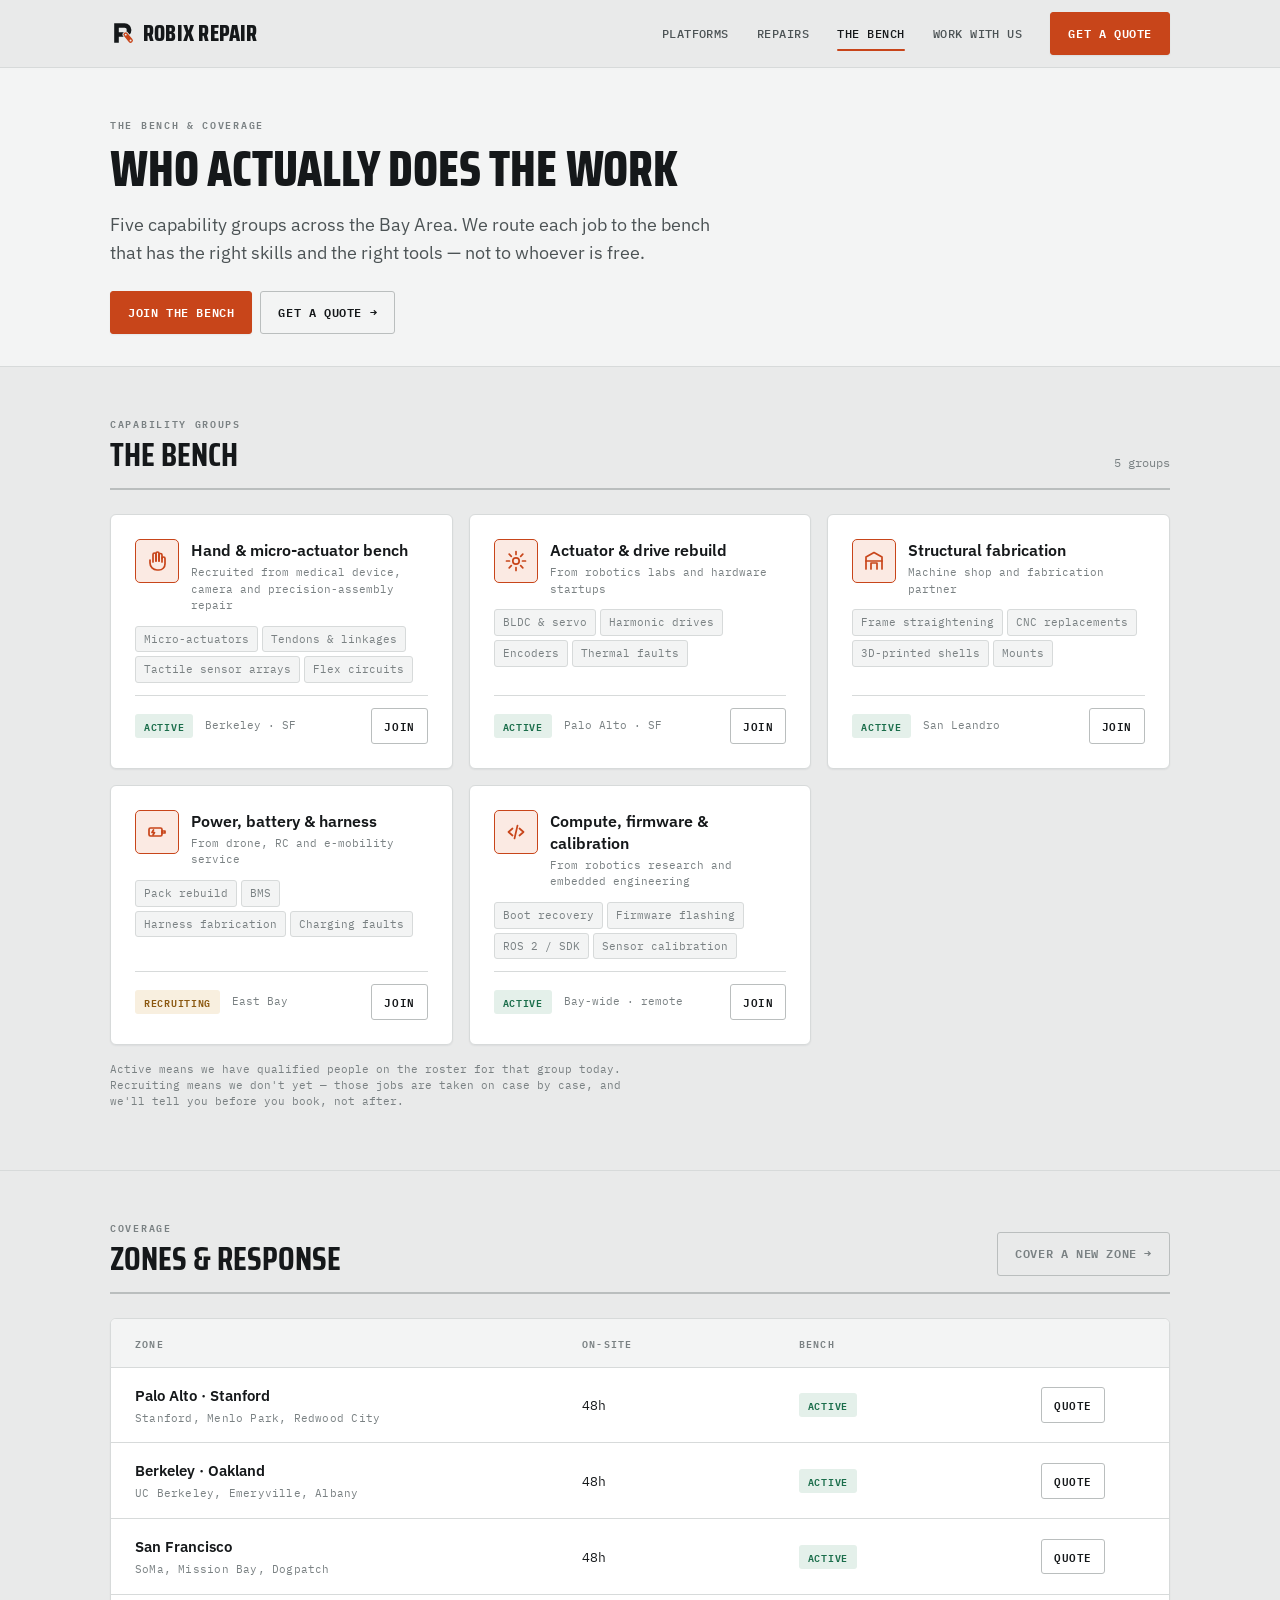
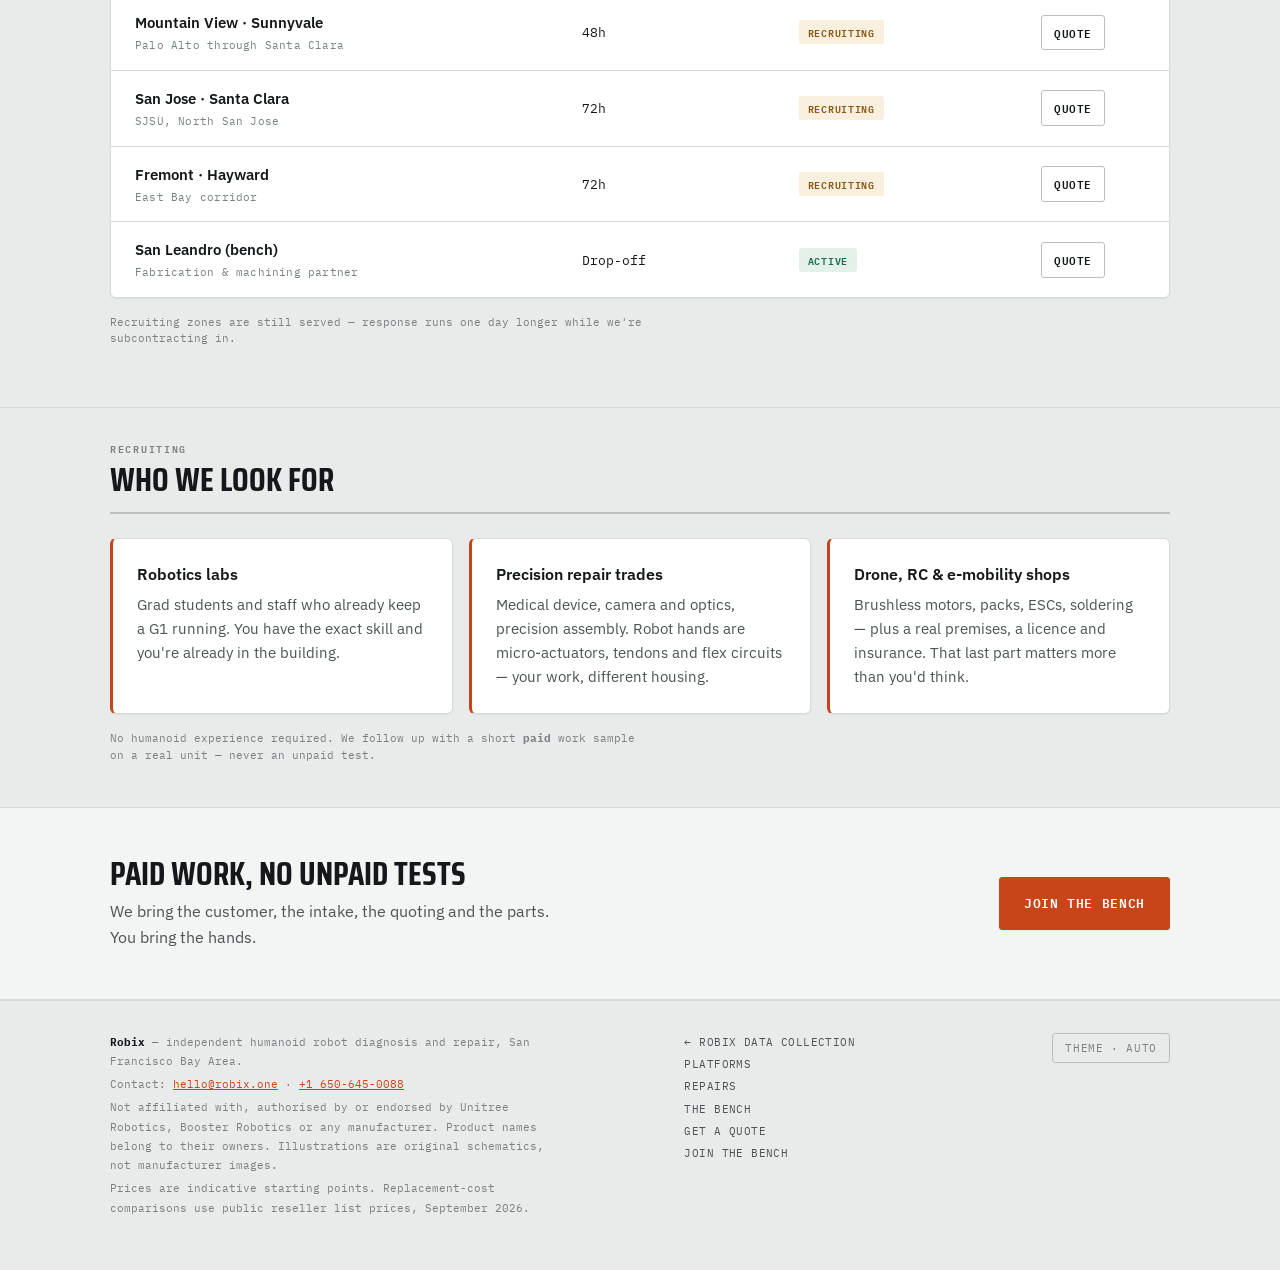
==== bench.html @ 6cd1702d "Replace brand dot with articulated-R logo mark; add favicon The leg of the R is an arm link with two" ====
<!DOCTYPE html>
<html lang="en">
<head>
<meta charset="utf-8">
<meta name="viewport" content="width=device-width, initial-scale=1">
<title>The Bench — Robix</title>
<meta name="description" content="Who does the work, what they can repair, and which Bay Area zones are covered today.">
<link rel="preconnect" href="https://fonts.googleapis.com">
<link rel="preconnect" href="https://fonts.gstatic.com" crossorigin>
<link rel="stylesheet" href="https://fonts.googleapis.com/css2?family=Saira+Condensed:wght@600;700;800&family=IBM+Plex+Sans:wght@400;500;600;700&family=IBM+Plex+Mono:wght@400;500;600&display=swap">
<link rel="icon" href="assets/favicon.svg" type="image/svg+xml">
<link rel="stylesheet" href="assets/styles.css">
</head>
<body>

<header class="top">
  <div class="top-in">
    <a class="brand" href="repair.html"><svg class="mark" viewBox="0 0 48 48" aria-hidden="true"><defs><mask id="rbx-k" maskUnits="userSpaceOnUse" x="0" y="0" width="48" height="48"><rect width="48" height="48" fill="#fff"/><line x1="29" y1="27" x2="38" y2="37.75" stroke="#000" stroke-width="11.5" stroke-linecap="round"/></mask><mask id="rbx-p" maskUnits="userSpaceOnUse" x="0" y="0" width="48" height="48"><rect width="48" height="48" fill="#fff"/><circle cx="29" cy="27" r="1.8"/><circle cx="38" cy="37.75" r="1.8"/></mask></defs><path mask="url(#rbx-k)" d="M12 42V10.25H27A8.25 8.25 0 0 1 27 26.75H12" fill="none" stroke="currentColor" stroke-width="8.5"/><line class="arm" mask="url(#rbx-p)" x1="29" y1="27" x2="38" y2="37.75" stroke-width="8.5" stroke-linecap="round"/></svg>Robix Repair</a>
    <nav class="nav">
      <a class="lnk" href="platforms.html">Platforms</a>
      <a class="lnk" href="repairs.html">Repairs</a>
      <a class="lnk" href="bench.html">The bench</a>
      <a class="lnk" href="join.html">Work with us</a>
    </nav>
    <a class="btn btn-p nav-cta" href="quote.html">Get a quote</a>
    <button class="burger btn btn-gh" type="button" aria-expanded="false">Menu</button>
  </div>
</header>

<div class="phead">
  <div class="wrap">
    <span class="lab">The bench &amp; coverage</span>
    <h1>Who actually does the work</h1>
    <p class="lede">Five capability groups across the Bay Area. We route each job to the bench that has the right skills and the right tools — not to whoever is free.</p>
    <div class="acts">
      <a class="btn btn-p" href="join.html">Join the bench</a>
      <a class="btn btn-gh" href="quote.html">Get a quote →</a>
    </div>
  </div>
</div>

<section>
  <div class="wrap">
    <div class="shead">
      <div><span class="lab">Capability groups</span><h2>The bench</h2></div>
      <span class="r">5 groups</span>
    </div>
    <div class="grid c3" id="benchCards"></div>
    <p class="micro note-wide">Active means we have qualified people on the roster for that group today. Recruiting means we don't yet — those jobs are taken on case by case, and we'll tell you before you book, not after.</p>
  </div>
</section>

<section>
  <div class="wrap">
    <div class="shead">
      <div><span class="lab">Coverage</span><h2>Zones &amp; response</h2></div>
      <a class="btn btn-gh r" href="join.html">Cover a new zone →</a>
    </div>
    <div class="board" id="board"></div>
    <p class="micro note-wide">Recruiting zones are still served — response runs one day longer while we're subcontracting in.</p>
  </div>
</section>

<section class="tight">
  <div class="wrap">
    <div class="shead"><div><span class="lab">Recruiting</span><h2>Who we look for</h2></div></div>
    <div class="grid c3">
      <div class="callout">
        <h3>Robotics labs</h3>
        <p>Grad students and staff who already keep a G1 running. You have the exact skill and you're already in the building.</p>
      </div>
      <div class="callout">
        <h3>Precision repair trades</h3>
        <p>Medical device, camera and optics, precision assembly. Robot hands are micro-actuators, tendons and flex circuits — your work, different housing.</p>
      </div>
      <div class="callout">
        <h3>Drone, RC &amp; e-mobility shops</h3>
        <p>Brushless motors, packs, ESCs, soldering — plus a real premises, a licence and insurance. That last part matters more than you'd think.</p>
      </div>
    </div>
    <p class="micro note-wide">
      No humanoid experience required. We follow up with a short <b>paid</b> work sample on a real unit — never an unpaid test.
    </p>
  </div>
</section>

<div class="cta-band">
  <div class="wrap">
    <div>
      <h2>Paid work, no unpaid tests</h2>
      <p class="band-copy">We bring the customer, the intake, the quoting and the parts. You bring the hands.</p>
    </div>
    <div class="acts">
      <a class="btn btn-p btn-lg" href="join.html">Join the bench</a>
    </div>
  </div>
</div>

<footer class="btm">
  <div class="wrap">
    <div>
      <p><b>Robix</b> — independent humanoid robot diagnosis and repair, San Francisco Bay Area.</p>
      <p>Contact: <a href="mailto:hello@robix.one">hello@robix.one</a> · <a href="tel:+16506450088">+1 650-645-0088</a></p>
      <p>Not affiliated with, authorised by or endorsed by Unitree Robotics, Booster Robotics or any manufacturer. Product names belong to their owners. Illustrations are original schematics, not manufacturer images.</p>
      <p>Prices are indicative starting points. Replacement-cost comparisons use public reseller list prices, September 2026.</p>
    </div>
    <nav class="fnav">
      <a href="index.html">← Robix data collection</a>
      <a href="platforms.html">Platforms</a>
      <a href="repairs.html">Repairs</a>
      <a href="bench.html">The bench</a>
      <a href="quote.html">Get a quote</a>
      <a href="join.html">Join the bench</a>
    </nav>
    <button class="tog" id="tog" type="button">Theme</button>
  </div>
</footer>

<script src="assets/data.js"></script>
<script src="assets/app.js"></script>
</body>
</html>
---- assets/styles.css ----
/* ══════════════════════════════════════════════════════════════
   ROBIX — shared stylesheet
   Palette: zinc grounds + safety orange (machine-shop signage)
   Type:    Saira Condensed / IBM Plex Sans / IBM Plex Mono
   ══════════════════════════════════════════════════════════════ */

/* ─── tokens: light is the base set ─────────────────────────── */
:root{
  --ground:#E9EAEA; --surface:#FFF; --surface-2:#F3F4F4; --surface-3:#E3E5E5;
  --ink:#15181A; --ink-2:#4C5355; --ink-3:#7A8183;
  --rule:#D7DADA; --rule-2:#BABEBE;
  --accent:#C8451A; --accent-hi:#E1541C; --accent-soft:#FBEAE3; --on-accent:#FFF;
  --ok:#1B6E4B; --ok-soft:#E4F0EA; --warn:#8B5810; --warn-soft:#F8EFDF;
  --paper:#FCFCFB;                       /* schematic drawing ground */
  --grid:#DCDFDF;                        /* schematic grid lines */
  --sh-1:0 1px 2px rgba(21,24,26,.06);
  --sh-2:0 1px 2px rgba(21,24,26,.05),0 12px 28px -18px rgba(21,24,26,.28);
  --sh-3:0 2px 5px rgba(21,24,26,.07),0 20px 44px -22px rgba(21,24,26,.36);

  --disp:"Saira Condensed","Noto Sans JP","Arial Narrow",Impact,sans-serif;
  --body:"IBM Plex Sans","Noto Sans JP",-apple-system,BlinkMacSystemFont,"Segoe UI",Arial,sans-serif;
  --mono:"IBM Plex Mono",ui-monospace,SFMono-Regular,Menlo,monospace;

  /* one spacing scale, used everywhere */
  --s1:4px; --s2:8px; --s3:12px; --s4:16px; --s5:24px;
  --s6:32px; --s7:48px; --s8:64px; --s9:88px;
  --pad:clamp(16px,4vw,40px); --r:6px; --max:1140px;
}
@media (prefers-color-scheme:dark){:root:not([data-theme="light"]){
  --ground:#101213; --surface:#191C1D; --surface-2:#222626; --surface-3:#2C3132;
  --ink:#E9EBEB; --ink-2:#A6ADAE; --ink-3:#7D8485;
  --rule:#2E3334; --rule-2:#454B4C;
  --accent:#FF6B35; --accent-hi:#FF8253; --accent-soft:#33170A; --on-accent:#15181A;
  --ok:#4FB585; --ok-soft:#132D22; --warn:#E0A040; --warn-soft:#2D2310;
  --paper:#1E2223; --grid:#2B3031;
  --sh-1:0 1px 2px rgba(0,0,0,.5);
  --sh-2:0 1px 2px rgba(0,0,0,.5),0 12px 28px -18px rgba(0,0,0,.95);
  --sh-3:0 2px 5px rgba(0,0,0,.55),0 20px 44px -22px rgba(0,0,0,1);
}}
:root[data-theme="dark"]{
  --ground:#101213; --surface:#191C1D; --surface-2:#222626; --surface-3:#2C3132;
  --ink:#E9EBEB; --ink-2:#A6ADAE; --ink-3:#7D8485;
  --rule:#2E3334; --rule-2:#454B4C;
  --accent:#FF6B35; --accent-hi:#FF8253; --accent-soft:#33170A; --on-accent:#15181A;
  --ok:#4FB585; --ok-soft:#132D22; --warn:#E0A040; --warn-soft:#2D2310;
  --paper:#1E2223; --grid:#2B3031;
  --sh-1:0 1px 2px rgba(0,0,0,.5);
  --sh-2:0 1px 2px rgba(0,0,0,.5),0 12px 28px -18px rgba(0,0,0,.95);
  --sh-3:0 2px 5px rgba(0,0,0,.55),0 20px 44px -22px rgba(0,0,0,1);
}

/* ─── base ─────────────────────────────────────────────────── */
*,*::before,*::after{box-sizing:border-box}
html{scroll-behavior:smooth;scroll-padding-top:76px}
@media (prefers-reduced-motion:reduce){html{scroll-behavior:auto}
  *,*::before,*::after{animation-duration:.001ms!important;transition-duration:.001ms!important}}
body{margin:0;background:var(--ground);color:var(--ink);font-family:var(--body);
  font-size:16px;line-height:1.6;-webkit-font-smoothing:antialiased}
img,svg{max-width:100%}
.wrap{max-width:var(--max);margin:0 auto;padding:0 var(--pad)}
.narrow{max-width:760px}
p{margin:0 0 var(--s3)}
a{color:var(--accent)}
:focus-visible{outline:2.5px solid var(--accent);outline-offset:2px;border-radius:3px}
button{font-family:inherit}
.sr{position:absolute;width:1px;height:1px;overflow:hidden;clip:rect(0 0 0 0);white-space:nowrap}

/* ─── type roles ───────────────────────────────────────────── */
.lab{font-family:var(--mono);font-size:10px;font-weight:600;letter-spacing:.17em;
  text-transform:uppercase;color:var(--ink-3)}
h1{font-family:var(--disp);font-weight:800;text-transform:uppercase;
  font-size:clamp(2rem,5vw,3.1rem);line-height:1.02;letter-spacing:-.004em;
  margin:0;text-wrap:balance}
h2{font-family:var(--disp);font-weight:700;text-transform:uppercase;
  font-size:clamp(1.5rem,3.2vw,2.05rem);line-height:1.08;margin:0;text-wrap:balance}
h3{font-family:var(--body);font-weight:600;font-size:1.02rem;line-height:1.35;margin:0}
.mono{font-family:var(--mono)}
.dim{color:var(--ink-2)}
.tnum{font-variant-numeric:tabular-nums}

/* ─── buttons ──────────────────────────────────────────────── */
.btn{font-family:var(--mono);font-size:12px;font-weight:600;letter-spacing:.05em;
  text-transform:uppercase;padding:11px 17px;border-radius:3px;text-decoration:none;
  border:1px solid var(--rule-2);color:var(--ink);background:var(--surface);
  cursor:pointer;white-space:nowrap;display:inline-flex;align-items:center;gap:7px;
  transition:background .14s,border-color .14s,transform .1s,box-shadow .14s}
.btn:hover{border-color:var(--ink-3);background:var(--surface-2)}
.btn:active{transform:translateY(1px)}
.btn:disabled{opacity:.5;cursor:not-allowed;transform:none}
.btn-p{background:var(--accent);border-color:var(--accent);color:var(--on-accent);box-shadow:var(--sh-1)}
.btn-p:hover{background:var(--accent-hi);border-color:var(--accent-hi);box-shadow:var(--sh-2)}
.btn-gh{background:transparent}
.btn-lg{font-size:13px;padding:15px 24px}
.btn-sm{font-size:11px;padding:8px 12px}

/* ─── header ───────────────────────────────────────────────── */
header.top{position:sticky;top:0;z-index:60;background:var(--ground);
  border-bottom:1px solid var(--rule)}
.top-in{max-width:var(--max);margin:0 auto;padding:var(--s3) var(--pad);
  display:flex;align-items:center;gap:var(--s4)}
.brand{font-family:var(--disp);font-weight:800;font-size:22px;letter-spacing:.01em;
  text-transform:uppercase;color:var(--ink);text-decoration:none;
  display:flex;align-items:center;gap:9px;flex-shrink:0}
.brand{gap:7px}
.brand .mark{width:26px;height:26px;flex-shrink:0;margin-top:-2px} /* uppercase optical centre sits above the line box */
.brand .mark .arm{stroke:var(--accent)}
.nav{margin-left:auto;display:flex;gap:var(--s1);align-items:center}
.nav a.lnk{font-family:var(--mono);font-size:12px;font-weight:500;letter-spacing:.04em;
  text-transform:uppercase;color:var(--ink-2);text-decoration:none;
  padding:10px 12px;border-radius:3px;position:relative}
.nav a.lnk:hover{color:var(--ink);background:var(--surface-2)}
.nav a.lnk[aria-current="page"]{color:var(--ink)}
.nav a.lnk[aria-current="page"]::after{content:"";position:absolute;left:12px;right:12px;
  bottom:2px;height:2px;background:var(--accent);border-radius:2px}
.burger{display:none}
@media (max-width:940px){
  .nav a.lnk{display:none}
  .nav.open{position:absolute;top:100%;left:0;right:0;background:var(--ground);
    border-bottom:1px solid var(--rule);flex-direction:column;align-items:stretch;
    padding:var(--s2) var(--pad) var(--s4);gap:2px;margin:0}
  .nav.open a.lnk{display:block;padding:13px 10px;font-size:13px}
  .nav.open a.lnk[aria-current="page"]::after{left:10px;right:auto;width:16px;bottom:8px}
  .burger{display:inline-flex}
  .nav-cta{margin-left:var(--s2)}
}

/* ─── page head ────────────────────────────────────────────── */
.phead{padding:var(--s7) 0 var(--s6);border-bottom:1px solid var(--rule);
  background:var(--surface-2)}
.phead .lab{display:block;margin-bottom:var(--s3)}
.phead p.lede{font-size:clamp(1rem,1.8vw,1.1rem);color:var(--ink-2);
  max-width:56ch;margin:var(--s4) 0 0}
.phead .acts{display:flex;gap:var(--s2);flex-wrap:wrap;margin-top:var(--s5)}

/* ─── sections ─────────────────────────────────────────────── */
section{padding:var(--s7) 0}
section.tight{padding:var(--s6) 0}
section+section{border-top:1px solid var(--rule)}
.shead{display:flex;align-items:flex-end;gap:var(--s4) var(--s5);flex-wrap:wrap;
  margin:0 0 var(--s5);padding-bottom:var(--s4);border-bottom:2px solid var(--rule-2)}
.shead .lab{display:block;margin-bottom:var(--s2)}
.shead .r{margin-left:auto;font-family:var(--mono);font-size:12px;color:var(--ink-3)}
.shead h2{line-height:1} /* drop the leading so caps and buttons share a bottom edge */

/* ─── metric strip ─────────────────────────────────────────── */
.strip{background:var(--ink);color:var(--ground)}
:root[data-theme="dark"] .strip{background:var(--surface-2);color:var(--ink)}
@media (prefers-color-scheme:dark){:root:not([data-theme="light"]) .strip{background:var(--surface-2);color:var(--ink)}}
/* negative-margined so EVERY cell -- including ones after a wrap -- starts at
   the same inset as page content. first-child:padding-left:0 only fixed one. */
.strip-in{display:grid;grid-template-columns:repeat(auto-fit,minmax(160px,1fr));
  gap:1px 0;background:rgba(255,255,255,.09);margin:0 calc(var(--pad) * -1)}
.strip-in>div{padding:var(--s5) var(--pad)}
.metric .v{font-family:var(--disp);font-weight:700;font-size:1.85rem;line-height:1;
  letter-spacing:-.01em;display:block;margin-bottom:var(--s2);color:var(--accent);
  font-variant-numeric:tabular-nums}
.metric .k{font-family:var(--mono);font-size:10.5px;letter-spacing:.09em;
  text-transform:uppercase;opacity:.75;line-height:1.45;display:block}
@media (max-width:700px){.strip-in{grid-template-columns:1fr 1fr}
  .strip-in>div{padding:var(--s4) var(--pad)}}

/* ─── chips, badges, pills ─────────────────────────────────── */
.mini{font-family:var(--mono);font-size:10.5px;padding:4px 8px;border-radius:3px;
  background:var(--surface-2);color:var(--ink-3);border:1px solid var(--rule);
  white-space:nowrap;display:inline-block}
.chips{display:flex;gap:var(--s1);flex-wrap:wrap}
.badge{font-family:var(--mono);font-size:10px;font-weight:600;letter-spacing:.07em;
  text-transform:uppercase;padding:4px 9px;border-radius:3px;white-space:nowrap;
  display:inline-block}
.badge.live{background:var(--ok-soft);color:var(--ok)}
.badge.rec{background:var(--warn-soft);color:var(--warn)}
.badge.acc{background:var(--accent-soft);color:var(--accent)}
.pills{display:flex;gap:var(--s2);flex-wrap:wrap;margin:0 0 var(--s5)}
.pill{font-family:var(--mono);font-size:11.5px;font-weight:500;letter-spacing:.03em;
  padding:9px 14px;border-radius:99px;background:var(--surface);
  border:1px solid var(--rule-2);color:var(--ink-2);cursor:pointer;
  transition:background .14s,color .14s,border-color .14s}
.pill:hover{border-color:var(--ink-3);color:var(--ink)}
.pill[aria-pressed="true"]{background:var(--ink);color:var(--ground);border-color:var(--ink)}
:root[data-theme="dark"] .pill[aria-pressed="true"]{background:var(--accent);color:var(--on-accent);border-color:var(--accent)}
@media (prefers-color-scheme:dark){:root:not([data-theme="light"]) .pill[aria-pressed="true"]{
  background:var(--accent);color:var(--on-accent);border-color:var(--accent)}}

/* ─── schematic figures ────────────────────────────────────── */
.fig{background:var(--paper);border-bottom:1px solid var(--rule);height:224px;
  position:relative;overflow:hidden;display:grid;place-items:center;padding:var(--s5)}
.fig::before{content:"";position:absolute;inset:0;pointer-events:none;
  background-image:linear-gradient(var(--grid) 1px,transparent 1px),
                   linear-gradient(90deg,var(--grid) 1px,transparent 1px);
  background-size:16px 16px;opacity:.85}
.fig svg{position:relative;display:block;width:auto;max-width:100%}
/* one box height for every card; the art scales inside it */
.fig.h-tall  svg{height:192px}
.fig.h-med   svg{height:158px}
.fig.h-short svg{height:116px}
.fig .tag{position:absolute;top:var(--s3);left:var(--s3);font-family:var(--mono);
  font-size:9.5px;letter-spacing:.12em;text-transform:uppercase;color:var(--ink-3);
  background:var(--paper);padding:2px 6px;border:1px solid var(--rule);border-radius:2px}
/* schematic stroke roles */
.rb{fill:none;stroke:var(--ink-2);stroke-width:2.1;stroke-linecap:round;stroke-linejoin:round}
.rb-fill{fill:var(--surface-2);stroke:var(--ink-2);stroke-width:2.1;stroke-linejoin:round}
.rb-j{fill:var(--accent);stroke:none}
.rb-jo{fill:var(--paper);stroke:var(--accent);stroke-width:2.1}
.rb-d{fill:none;stroke:var(--ink-3);stroke-width:1;stroke-dasharray:3 3}
.rb-t{fill:var(--ink-3);font-family:var(--mono);font-size:8px;letter-spacing:.08em}

/* ─── cards ────────────────────────────────────────────────── */
.grid{display:grid;gap:var(--s4)}
.grid.c2{grid-template-columns:repeat(auto-fill,minmax(340px,1fr))}
.grid.c3{grid-template-columns:repeat(auto-fill,minmax(288px,1fr))}
.grid.c4{grid-template-columns:repeat(auto-fill,minmax(230px,1fr))}

.card{background:var(--surface);border:1px solid var(--rule);border-radius:var(--r);
  box-shadow:var(--sh-1);display:flex;flex-direction:column;overflow:hidden;
  transition:box-shadow .16s,transform .16s,border-color .16s}
.card:hover{box-shadow:var(--sh-3);transform:translateY(-2px);border-color:var(--rule-2)}
.card.hide{display:none}
.card-b{padding:var(--s5);flex:1;display:flex;flex-direction:column;gap:var(--s3)}
.card-cat{font-family:var(--mono);font-size:9.5px;font-weight:600;letter-spacing:.15em;
  text-transform:uppercase;color:var(--accent)}
.card-f{border-top:1px solid var(--rule);background:var(--surface-2);
  padding:var(--s4) var(--s5);display:flex;align-items:center;gap:var(--s3);flex-wrap:wrap}
.card-f .btn{margin-left:auto}

/* two-cell number footer */
.nums{display:grid;grid-template-columns:1fr 1fr;border-top:1px solid var(--rule);
  background:var(--surface-2)}
.nums>div{padding:var(--s3) var(--s5)}
.nums>div+div{border-left:1px solid var(--rule)}
.nums .k{font-family:var(--mono);font-size:9.5px;letter-spacing:.12em;
  text-transform:uppercase;color:var(--ink-3);display:block;margin-bottom:var(--s1)}
.nums .v{font-family:var(--disp);font-weight:700;font-size:1.4rem;line-height:1.05;
  letter-spacing:-.005em;font-variant-numeric:tabular-nums;display:block}
.nums .v.acc{color:var(--accent)}
/* word values get body type at a size that fits half a card */
.nums .v.txt{font-family:var(--body);font-weight:600;font-size:.95rem;letter-spacing:0}

/* spec rows (platform cards) */
.spec{display:grid;grid-template-columns:minmax(0,auto) minmax(0,1fr);gap:3px var(--s4);
  font-family:var(--mono);font-size:11.5px;margin:0;align-items:baseline}
.spec dt{color:var(--ink-3);letter-spacing:.04em;min-width:0}
.spec dd{margin:0;color:var(--ink);text-align:right;font-variant-numeric:tabular-nums;
  min-width:0;overflow-wrap:anywhere}

.save{display:inline-flex;align-items:center;gap:6px;font-family:var(--mono);font-size:10px;
  font-weight:600;letter-spacing:.05em;text-transform:uppercase;padding:5px 9px;
  border-radius:3px;background:var(--ok-soft);color:var(--ok);align-self:flex-start}
.save s{opacity:.65;font-weight:400}

/* ─── board (coverage) ─────────────────────────────────────── */
.board{border:1px solid var(--rule);border-radius:var(--r);overflow:hidden;
  background:var(--surface);box-shadow:var(--sh-1)}
.brow{display:grid;grid-template-columns:1.7fr .8fr .9fr 104px;gap:var(--s3);
  align-items:center;padding:var(--s4) var(--s5);border-bottom:1px solid var(--rule);
  font-family:var(--mono);font-size:12.5px}
.brow:last-child{border-bottom:none}
.brow.h{background:var(--surface-2);font-size:10px;font-weight:600;
  letter-spacing:.12em;text-transform:uppercase;color:var(--ink-3)}
.brow .zone{font-family:var(--body);font-size:15px;font-weight:600;color:var(--ink)}
.brow .zone small{display:block;font-family:var(--mono);font-size:10.5px;font-weight:400;
  color:var(--ink-3);letter-spacing:.02em;margin-top:2px}
@media (max-width:680px){
  .brow{grid-template-columns:1fr auto;gap:var(--s2)}
  .brow>*:last-child{display:none}
  .brow.h{display:none}
  .brow .eta::before{content:"On-site: ";color:var(--ink-3)}
}

/* ─── bench cards ──────────────────────────────────────────── */
.bcard{background:var(--surface);border:1px solid var(--rule);border-radius:var(--r);
  padding:var(--s5);box-shadow:var(--sh-1);display:flex;flex-direction:column;gap:var(--s3);
  transition:box-shadow .16s,border-color .16s}
.bcard:hover{box-shadow:var(--sh-2);border-color:var(--rule-2)}
.bcard-h{display:flex;align-items:flex-start;gap:var(--s3)}
.glyph{width:44px;height:44px;flex-shrink:0;border-radius:5px;background:var(--accent-soft);
  display:grid;place-items:center;border:1px solid var(--accent)}
.glyph svg{width:24px;height:24px;stroke:var(--accent);fill:none;stroke-width:1.7;
  stroke-linecap:round;stroke-linejoin:round}
.bcard .who{font-family:var(--mono);font-size:11px;color:var(--ink-3);line-height:1.5;
  display:block;margin-top:3px}
.bcard-f{margin-top:auto;padding-top:var(--s3);border-top:1px solid var(--rule);
  display:flex;align-items:center;gap:var(--s3);flex-wrap:wrap;
  font-family:var(--mono);font-size:11px;color:var(--ink-3)}

/* ─── flow steps ───────────────────────────────────────────── */
.flow{display:grid;grid-template-columns:repeat(auto-fit,minmax(220px,1fr));gap:1px;
  background:var(--rule);border:1px solid var(--rule);border-radius:var(--r);overflow:hidden}
.flow>div{background:var(--surface);padding:var(--s5)}
.flow .n{font-family:var(--disp);font-weight:800;font-size:2rem;line-height:1;
  color:var(--accent);display:block;margin-bottom:var(--s3)}
.flow h3{margin-bottom:var(--s1)}
.flow p{margin:0;font-family:var(--mono);font-size:11.5px;line-height:1.6;color:var(--ink-3)}

/* ─── finder ───────────────────────────────────────────────── */
.finder{background:var(--surface);border:1px solid var(--rule-2);border-radius:var(--r);
  padding:var(--s4);box-shadow:var(--sh-3);display:grid;gap:var(--s3);
  grid-template-columns:1fr 1fr auto}
@media (max-width:680px){.finder{grid-template-columns:1fr}}
.finder .fl{grid-column:1/-1;font-family:var(--mono);font-size:10px;font-weight:600;
  letter-spacing:.15em;text-transform:uppercase;color:var(--ink-3);margin-bottom:-4px}

/* ─── vs device ────────────────────────────────────────────── */
.vs{background:var(--surface);border:1px solid var(--rule-2);border-radius:var(--r);
  overflow:hidden;box-shadow:var(--sh-2)}
.vsr{display:grid;grid-template-columns:1fr auto;align-items:center;gap:var(--s4);
  padding:var(--s4) var(--s5);border-bottom:1px solid var(--rule)}
.vsr:last-of-type{border-bottom:none;background:var(--accent-soft)}
.vsr .who{font-family:var(--mono);font-size:11px;letter-spacing:.04em;color:var(--ink-3);line-height:1.5}
.vsr .who b{display:block;color:var(--ink-2);font-weight:600;letter-spacing:0;
  font-size:13.5px;margin-bottom:2px;font-family:var(--body)}
.vsr:last-of-type .who b{color:var(--ink)}
.vsr .t{font-family:var(--disp);font-weight:800;font-size:2.2rem;line-height:1;
  letter-spacing:-.01em;color:var(--ink-3);text-align:right;
  font-variant-numeric:tabular-nums;white-space:nowrap}
.vsr:last-of-type .t{color:var(--accent)}
.vs-foot{padding:var(--s3) var(--s5);background:var(--surface-2);border-top:1px solid var(--rule);
  font-family:var(--mono);font-size:11px;color:var(--ink-3);line-height:1.55}

/* ─── forms ────────────────────────────────────────────────── */
.order{background:var(--surface);border:1px solid var(--rule-2);border-radius:var(--r);
  box-shadow:var(--sh-2);overflow:hidden}
.order-h{padding:var(--s4) var(--s5);border-bottom:1px solid var(--rule);
  background:var(--surface-2);display:flex;align-items:baseline;gap:var(--s3);flex-wrap:wrap}
.order-h .t{font-family:var(--disp);font-weight:700;text-transform:uppercase;
  font-size:1.25rem;letter-spacing:.015em}
.order-h .id{font-family:var(--mono);font-size:10.5px;letter-spacing:.1em;
  color:var(--ink-3);margin-left:auto}
.prog{height:3px;background:var(--surface-3)}
.prog i{display:block;height:100%;background:var(--accent);width:25%;
  transition:width .3s cubic-bezier(.4,0,.2,1)}
.dots{display:flex;border-bottom:1px solid var(--rule);background:var(--surface-2)}
.dots span{flex:1;font-family:var(--mono);font-size:9.5px;font-weight:600;
  letter-spacing:.1em;text-transform:uppercase;padding:11px 6px;text-align:center;
  color:var(--ink-3);border-right:1px solid var(--rule)}
.dots span:last-child{border-right:none}
.dots span.on{color:var(--accent);background:var(--surface)}
.dots span.past{color:var(--ok)}
.order-b{padding:var(--s5)}

.pane{display:none}
.pane.on{display:block}
.f{margin:0 0 var(--s4)}
.f>label,.f>.fl{display:block;font-size:13.5px;font-weight:600;
  margin-bottom:var(--s1);color:var(--ink)}
.f .hint{display:block;font-family:var(--mono);font-size:10.5px;color:var(--ink-3);
  margin-bottom:var(--s2);line-height:1.5}
.req{color:var(--accent)}
.g2{display:grid;grid-template-columns:1fr 1fr;gap:0 var(--s4)}
@media (max-width:560px){.g2{grid-template-columns:1fr}}

input[type=text],input[type=email],input[type=tel],input[type=url],
input[type=month],select,textarea{
  width:100%;font-family:var(--body);font-size:14.5px;padding:10px 11px;color:var(--ink);
  background:var(--surface-2);border:1px solid var(--rule-2);border-radius:3px;
  transition:border-color .14s,background .14s}
select{font-family:var(--mono);font-size:13px;cursor:pointer}
textarea{min-height:78px;resize:vertical;line-height:1.55}
input:hover,select:hover,textarea:hover{border-color:var(--ink-3)}
input:focus,select:focus,textarea:focus{outline:none;border-color:var(--accent);
  background:var(--surface);box-shadow:0 0 0 3px var(--accent-soft)}

.opts{display:grid;gap:2px}
.opts.two{grid-template-columns:1fr 1fr}
@media (max-width:560px){.opts.two{grid-template-columns:1fr}}
.opt{display:flex;align-items:flex-start;gap:var(--s2);font-family:var(--mono);
  font-size:11.5px;line-height:1.5;padding:8px 10px;border-radius:3px;cursor:pointer;
  color:var(--ink-2);border:1px solid transparent}
.opt:hover{background:var(--surface-2);border-color:var(--rule)}
.opt input{width:auto;margin:2px 0 0;accent-color:var(--accent);flex-shrink:0}
.opt:has(input:checked){color:var(--ink);background:var(--accent-soft);border-color:var(--accent)}

.tiles{display:grid;grid-template-columns:repeat(auto-fit,minmax(92px,1fr));gap:var(--s2)}
.tile{display:block;position:relative;cursor:pointer;text-align:center;padding:15px 8px;
  border:1px solid var(--rule-2);border-radius:4px;background:var(--surface-2);
  transition:border-color .14s,background .14s}
.tile:hover{border-color:var(--ink-3)}
.tile input{position:absolute;opacity:0;width:1px;height:1px}
.tile .a{font-family:var(--disp);font-weight:700;font-size:1.4rem;line-height:1;
  display:block;margin-bottom:var(--s1);font-variant-numeric:tabular-nums}
.tile .s{font-family:var(--mono);font-size:9.5px;color:var(--ink-3);letter-spacing:.05em}
.tile:has(input:checked){border-color:var(--accent);background:var(--accent-soft)}
.tile:has(input:checked) .a{color:var(--accent)}
.tile:has(input:focus-visible){outline:2.5px solid var(--accent);outline-offset:2px}

.nav-row{display:flex;align-items:center;gap:var(--s3);flex-wrap:wrap;
  padding-top:var(--s4);margin-top:var(--s1);border-top:1px solid var(--rule)}
.nav-row .sp{flex:1}
.micro{font-family:var(--mono);font-size:10.5px;color:var(--ink-3);line-height:1.55}
.saved{font-family:var(--mono);font-size:10.5px;color:var(--ok);margin:var(--s2) 0 0;min-height:1.1em}
.err{background:var(--accent-soft);border:1px solid var(--accent);border-radius:4px;
  padding:12px 14px;margin:var(--s3) 0 0;font-family:var(--mono);font-size:11.5px;
  color:var(--ink);display:none}
.err.on{display:block}
.done{display:none;padding:var(--s7) var(--s5);text-align:center}
.done.on{display:block}
.done .mk{font-family:var(--disp);font-weight:800;font-size:2rem;color:var(--accent);
  line-height:1;margin-bottom:var(--s3);text-transform:uppercase}
.done p{color:var(--ink-2);max-width:42ch;margin:0 auto var(--s3);font-size:14.5px}
.gone{display:none!important}

/* ─── callout ──────────────────────────────────────────────── */
.callout{background:var(--surface);border:1px solid var(--rule);
  border-left:3px solid var(--accent);border-radius:var(--r);padding:var(--s5);
  box-shadow:var(--sh-1)}
.callout h3{margin-bottom:var(--s2)}
.callout p:last-child{margin-bottom:0}
.callout p{font-size:15px;color:var(--ink-2)}

.cta-band{background:var(--surface-2);border-top:1px solid var(--rule);
  border-bottom:1px solid var(--rule);padding:var(--s7) 0}
.cta-band .wrap{display:flex;align-items:center;gap:var(--s5);flex-wrap:wrap}
.cta-band .acts{margin-left:auto;display:flex;gap:var(--s2);flex-wrap:wrap}

/* ─── footer ───────────────────────────────────────────────── */
footer.btm{border-top:1px solid var(--rule);padding:var(--s6) 0 var(--s7);
  font-family:var(--mono);font-size:11px;line-height:1.75;color:var(--ink-3)}
footer.btm .wrap{display:grid;grid-template-columns:1.6fr 1fr auto;gap:var(--s5);align-items:start}
@media (max-width:820px){footer.btm .wrap{grid-template-columns:1fr}}
footer.btm p{margin:0 0 var(--s1);max-width:62ch}
footer.btm b{color:var(--ink)}
.fnav{display:flex;flex-direction:column;gap:var(--s1)}
.fnav a{color:var(--ink-2);text-decoration:none;letter-spacing:.04em;text-transform:uppercase;font-size:10.5px}
.fnav a:hover{color:var(--accent)}
.tog{font-family:var(--mono);font-size:10.5px;letter-spacing:.06em;text-transform:uppercase;
  background:none;border:1px solid var(--rule-2);color:var(--ink-3);padding:7px 12px;
  border-radius:3px;cursor:pointer;white-space:nowrap}
.tog:hover{color:var(--ink);border-color:var(--ink-3)}

/* ─── shared layout splits ─────────────────────────────────── */
.hero-split{display:grid;grid-template-columns:1.15fr .85fr;
  gap:clamp(28px,4vw,56px);align-items:center}
@media (max-width:900px){.hero-split{grid-template-columns:1fr;gap:var(--s5)}}

.split{display:grid;grid-template-columns:1.55fr .85fr;gap:var(--s5);align-items:start}
@media (max-width:960px){.split{grid-template-columns:1fr}}

.stack{display:grid;gap:var(--s4)}

.fig img{display:block;width:100%;height:100%;object-fit:contain;position:relative}

/* ─── utilities that replace repeated inline styles ────────── */
.card-sub{font-family:var(--mono);font-size:10px;font-weight:600;letter-spacing:.06em;
  color:var(--ink-3);display:block;margin-top:3px;line-height:1.45}
.hero-finder{margin-top:var(--s5)}
.band-copy{color:var(--ink-2);margin:var(--s2) 0 0;max-width:46ch}
.callout .micro{margin:0}
.note-wide{margin-top:var(--s4);max-width:76ch}
.fault-head{display:block;margin-bottom:var(--s2)}
.card-note{margin:0;font-family:var(--mono);font-size:10.5px;line-height:1.55;
  color:var(--ink-3)}
.cta-after{margin:var(--s3) 0 0}
.push{margin-left:auto}
.card-f{min-height:66px}
.card-f .micro{max-width:14ch;line-height:1.4}


/* ══════════════════════════════════════════════════════════════
   DATA COLLECTION SITE
   ══════════════════════════════════════════════════════════════ */

/* ─── Japanese typesetting ─────────────────────────────────────
   Latin display type is condensed caps; Japanese falls through to
   Noto Sans JP, which needs more leading and no forced caps tracking. */
:lang(ja) body{line-height:1.8}
:lang(ja) h1,:lang(ja) h2{letter-spacing:.02em;line-height:1.3;word-break:auto-phrase}
:lang(ja) h1{font-size:clamp(1.9rem,4.4vw,2.9rem)}
:lang(ja) .lede,:lang(ja) p{line-break:strict}
:lang(ja) .btn,:lang(ja) .nav a.lnk{letter-spacing:.02em}

/* ─── language switch ──────────────────────────────────────── */
.lang{display:inline-flex;border:1px solid var(--rule-2);border-radius:3px;overflow:hidden;flex-shrink:0}
.lang button{font-family:var(--mono);font-size:11px;font-weight:600;letter-spacing:.06em;
  padding:7px 9px;background:transparent;border:0;color:var(--ink-3);cursor:pointer}
.lang button+button{border-left:1px solid var(--rule-2)}
.lang button[aria-pressed="true"]{background:var(--ink);color:var(--ground)}
@media (max-width:940px){.lang{margin-left:auto}}

/* ─── full-bleed photo hero ────────────────────────────────── */
.hero{position:relative;background:#0d0f10;color:#fff;overflow:hidden;
  border-bottom:1px solid var(--rule)}
.hero picture img{position:absolute;inset:0;width:100%;height:100%;object-fit:cover}
.hero::after{content:"";position:absolute;inset:0;pointer-events:none;
  background:linear-gradient(90deg,rgba(10,12,13,.9) 0%,rgba(10,12,13,.74) 45%,rgba(10,12,13,.28) 100%)}
.hero .wrap{position:relative;z-index:1;padding-top:clamp(64px,11vw,132px);
  padding-bottom:clamp(56px,9vw,112px)}
.hero .lab{color:rgba(255,255,255,.7);display:block;margin-bottom:var(--s4)}
.hero h1{max-width:17em;color:#fff}
.hero .lede{color:rgba(255,255,255,.84);max-width:40em;font-size:clamp(1rem,1.7vw,1.1rem);
  margin:var(--s5) 0 0}
.hero .acts{display:flex;gap:var(--s2);flex-wrap:wrap;margin-top:var(--s6)}
.hero .btn:not(.btn-p){background:rgba(255,255,255,.08);color:#fff;border-color:rgba(255,255,255,.4)}
.hero .btn:not(.btn-p):hover{background:rgba(255,255,255,.16)}
.hero .caption{position:absolute;right:var(--pad);bottom:var(--s4);z-index:1;
  font-family:var(--mono);font-size:10px;letter-spacing:.1em;color:rgba(255,255,255,.6)}
@media (max-width:700px){.hero::after{background:rgba(10,12,13,.74)}.hero .caption{display:none}}

/* ─── partner wordmarks ────────────────────────────────────── */
.logos{list-style:none;margin:0;padding:0;display:grid;
  grid-template-columns:repeat(auto-fill,minmax(148px,1fr));
  border-top:1px solid var(--rule);border-left:1px solid var(--rule)}
.logo{border-right:1px solid var(--rule);border-bottom:1px solid var(--rule);
  min-height:76px;display:grid;place-items:center;padding:var(--s3) var(--s4);text-align:center}
.logo span{font-family:var(--disp);font-weight:700;font-size:1.15rem;letter-spacing:.03em;
  text-transform:uppercase;color:var(--ink-3);line-height:1.1}
/* every mark rendered as the same flat grey, whatever its brand colours */
.logo img{display:block;max-height:30px;max-width:118px;width:auto;height:auto;
  filter:brightness(0);opacity:.5;transition:opacity .15s}
.logo:hover img{opacity:.8}
:root[data-theme="dark"] .logo img{filter:brightness(0) invert(1);opacity:.6}
@media (prefers-color-scheme:dark){:root:not([data-theme="light"]) .logo img{filter:brightness(0) invert(1);opacity:.6}}
.logos.edu{grid-template-columns:repeat(auto-fill,minmax(172px,1fr))}
.logos.edu .logo span{font-family:var(--body);text-transform:none;font-weight:600;
  font-size:.98rem;letter-spacing:0}
.logo-lab{display:block;margin:var(--s5) 0 var(--s3)}
.logo-lab:first-of-type{margin-top:0}

/* ─── photo gallery ────────────────────────────────────────── */
.gallery{display:grid;grid-template-columns:repeat(3,minmax(0,1fr));gap:var(--s3)}
@media (max-width:820px){.gallery{grid-template-columns:repeat(2,minmax(0,1fr))}}
.shot{margin:0;position:relative;border-radius:var(--r);overflow:hidden;background:var(--surface-3);
  aspect-ratio:4/3}
.shot img{width:100%;height:100%;object-fit:cover;display:block;transition:transform .5s}
.shot:hover img{transform:scale(1.03)}
.shot figcaption{position:absolute;left:var(--s3);bottom:var(--s3);font-family:var(--mono);
  font-size:10.5px;font-weight:600;letter-spacing:.06em;padding:4px 8px;border-radius:3px;
  background:rgba(10,12,13,.72);color:#fff}

/* ─── collection method cards ──────────────────────────────── */
.method{background:var(--surface);border:1px solid var(--rule);border-radius:var(--r);
  overflow:hidden;box-shadow:var(--sh-1);display:grid;grid-template-columns:minmax(0,1fr) minmax(0,1.1fr)}
.method .media{background:#0d0f10;min-height:280px;position:relative}
.method .media img,.method .media video{position:absolute;inset:0;width:100%;height:100%;object-fit:cover}
.method .body{padding:var(--s6) var(--s5);display:flex;flex-direction:column;gap:var(--s3)}
.method .body p{color:var(--ink-2);margin:0}
.method ul{margin:0;padding:0;list-style:none;display:grid;gap:var(--s2)}
.method li{font-size:14.5px;padding-left:18px;position:relative;color:var(--ink-2)}
.method li::before{content:"";position:absolute;left:0;top:.72em;width:8px;height:2px;background:var(--accent)}
@media (max-width:820px){.method{grid-template-columns:1fr}.method .media{min-height:0;aspect-ratio:4/3}}
.method.v .media{aspect-ratio:auto}
@media (max-width:820px){.method.v .media{aspect-ratio:3/4;max-height:520px}}

/* ─── two phases ───────────────────────────────────────────── */
.phase{background:var(--surface);border:1px solid var(--rule);border-radius:var(--r);
  padding:var(--s5);box-shadow:var(--sh-1);display:flex;flex-direction:column;gap:var(--s3)}
.phase.now{border-top:3px solid var(--accent)}
.phase.next{border-top:3px solid var(--rule-2);background:var(--surface-2)}
.phase h3{font-size:1.15rem}
.phase p{margin:0;color:var(--ink-2);font-size:15px}

/* ─── data handling pledges ────────────────────────────────── */
.pledges{list-style:none;margin:0;padding:0;display:grid;gap:1px;background:var(--rule);
  border:1px solid var(--rule);border-radius:var(--r);overflow:hidden;
  grid-template-columns:repeat(auto-fill,minmax(300px,1fr));counter-reset:pl}
.pledges li{background:var(--surface);padding:var(--s5);counter-increment:pl}
.pledges li::before{content:counter(pl,decimal-leading-zero);display:block;
  font-family:var(--disp);font-weight:800;font-size:1.6rem;line-height:1;color:var(--accent);
  margin-bottom:var(--s3)}
.pledges h3{margin-bottom:var(--s2)}
.pledges p{margin:0;font-size:14.5px;color:var(--ink-2)}

/* ─── long-form prose (security, privacy) ──────────────────── */
.prose{max-width:760px}
.prose h2{margin:var(--s6) 0 var(--s3);font-size:1.35rem}
.prose h2:first-child{margin-top:0}
.prose p,.prose li{color:var(--ink-2)}
.prose ul{padding-left:1.2em;margin:0 0 var(--s3)}

/* ─── definition table (company) ───────────────────────────── */
.facts{display:grid;grid-template-columns:minmax(120px,200px) 1fr;margin:0;
  border-top:1px solid var(--rule)}
.facts dt,.facts dd{margin:0;padding:var(--s4) 0;border-bottom:1px solid var(--rule)}
.facts dt{font-family:var(--mono);font-size:12px;letter-spacing:.05em;color:var(--ink-3)}
.facts dd{color:var(--ink)}
@media (max-width:560px){.facts{grid-template-columns:1fr}.facts dt{padding-bottom:0;border-bottom:0}}

.subbrand{font-family:var(--mono);font-size:10.5px;letter-spacing:.1em;text-transform:uppercase;
  color:var(--ink-3);text-decoration:none}
.subbrand:hover{color:var(--accent)}
.push-start{align-self:flex-start;margin-top:auto}
.hero-shot{aspect-ratio:21/9;margin-bottom:var(--s5)}
@media (max-width:700px){.hero-shot{aspect-ratio:4/3}}
.method-list{margin-top:var(--s4)}

/* narrow phones: header CTA moves into the drawer so nothing overflows */
.nav a.lnk-m{display:none}
@media (max-width:520px){
  .nav-cta{display:none}
  .nav.open a.lnk-m{display:block;color:var(--accent);font-weight:600}
}
.grid.two{grid-template-columns:repeat(2,minmax(0,1fr))}
@media (max-width:760px){.grid.two{grid-template-columns:1fr}}
.phase .badge,.method .badge{align-self:flex-start}
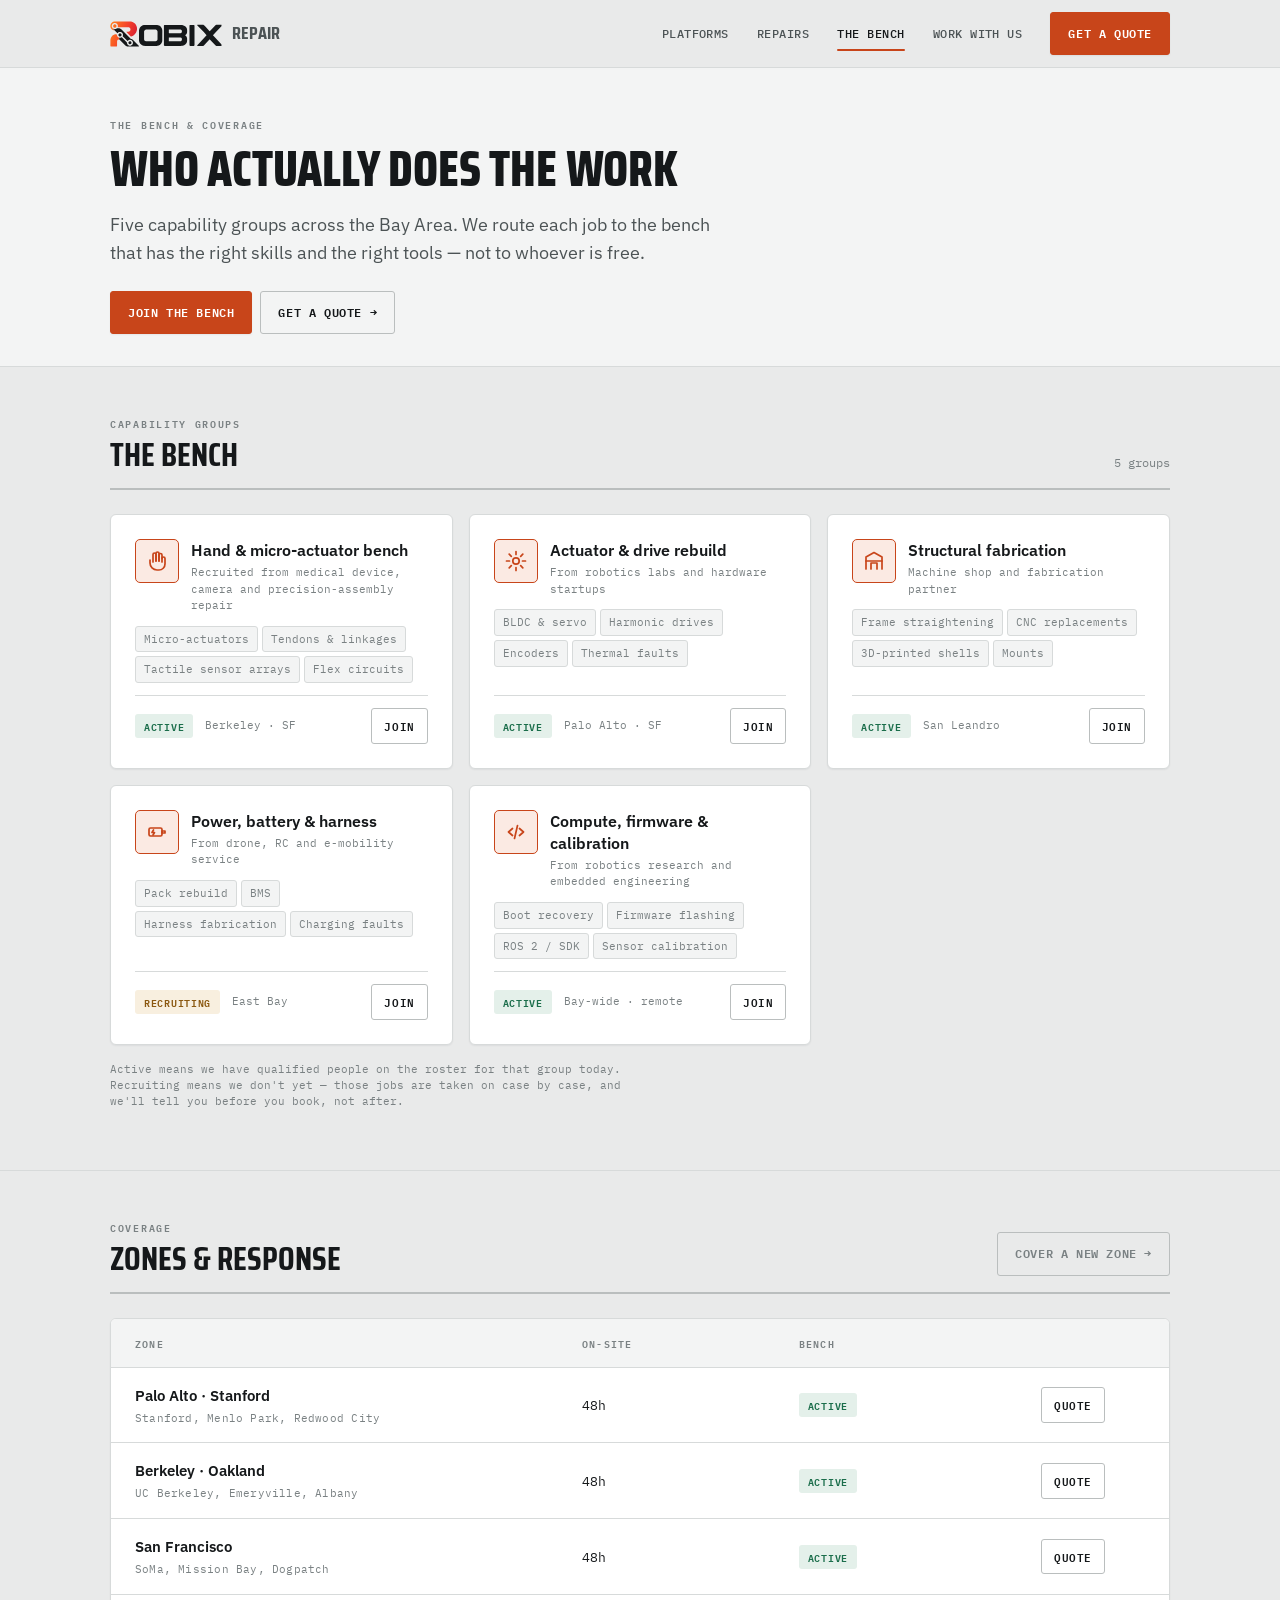
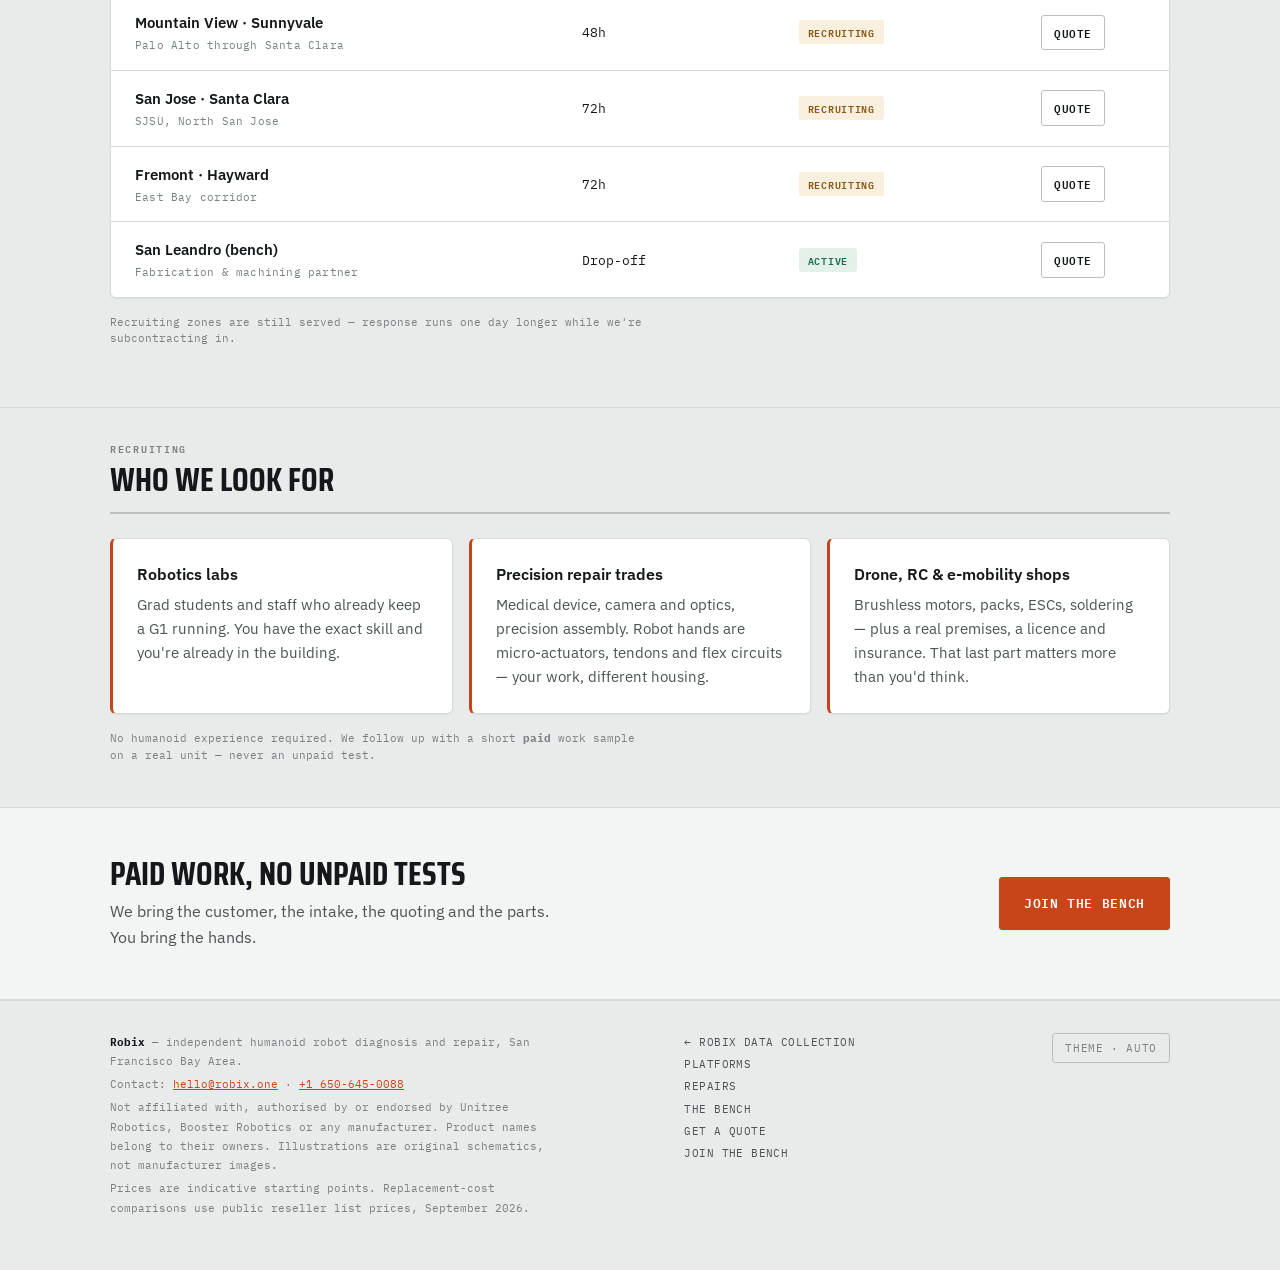
==== commit 9b795da0: "Switch to the new Robix wordmark logo Vectorised from the supplied artwork: the R keeps its orange-t" ====
--- a/bench.html
+++ b/bench.html
@@ -15,7 +15,7 @@
 
 <header class="top">
   <div class="top-in">
-    <a class="brand" href="repair.html"><svg class="mark" viewBox="0 0 48 48" aria-hidden="true"><defs><mask id="rbx-k" maskUnits="userSpaceOnUse" x="0" y="0" width="48" height="48"><rect width="48" height="48" fill="#fff"/><line x1="29" y1="27" x2="38" y2="37.75" stroke="#000" stroke-width="11.5" stroke-linecap="round"/></mask><mask id="rbx-p" maskUnits="userSpaceOnUse" x="0" y="0" width="48" height="48"><rect width="48" height="48" fill="#fff"/><circle cx="29" cy="27" r="1.8"/><circle cx="38" cy="37.75" r="1.8"/></mask></defs><path mask="url(#rbx-k)" d="M12 42V10.25H27A8.25 8.25 0 0 1 27 26.75H12" fill="none" stroke="currentColor" stroke-width="8.5"/><line class="arm" mask="url(#rbx-p)" x1="29" y1="27" x2="38" y2="37.75" stroke-width="8.5" stroke-linecap="round"/></svg>Robix Repair</a>
+    <a class="brand" href="repair.html"><svg class="wordmark" viewBox="32 23 1102 256" role="img" aria-label="Robix"><defs><linearGradient id="rbx-g" gradientUnits="userSpaceOnUse" x1="40" y1="90" x2="300" y2="190"><stop offset="0" stop-color="#FF7A1F"/><stop offset=".55" stop-color="#F43F2A"/><stop offset="1" stop-color="#D11A34"/></linearGradient></defs><path fill="url(#rbx-g)" fill-rule="evenodd" d="M96.0,154.8 90.8,153.5 82.3,153.8 75.7,155.5 65.8,160.0 59.3,164.5 53.3,170.2 47.3,177.7 42.5,185.8 39.0,195.0 36.8,203.3 36.0,209.2 35.8,267.0 37.3,271.3 39.2,273.3 41.2,274.5 43.2,275.0 94.3,275.0 98.3,273.0 100.0,271.3 101.5,268.5 101.7,227.7 102.2,219.5 104.8,213.0 109.2,208.5 112.0,207.0 115.8,206.0 122.0,206.3 122.7,205.8 122.2,188.5 121.5,187.3 116.8,185.5 112.0,182.5 106.2,176.7 103.7,172.3 102.0,167.3 101.3,160.0 99.0,156.7ZM75.8,55.8 69.5,58.8 65.0,63.7 62.8,68.8 62.8,75.8 65.2,81.7 69.3,85.8 72.5,87.7 76.2,88.8 82.3,88.8 88.0,86.7 90.8,84.5 93.2,81.8 95.5,76.3 95.7,69.3 93.0,63.2 88.7,58.7 82.2,55.8ZM37.8,59.2 36.0,67.8 35.8,76.8 37.8,86.5 41.0,94.0 46.0,101.3 52.7,107.3 58.8,111.2 67.2,113.8 73.5,114.2 74.5,113.8 74.7,113.2 58.8,95.8 56.8,92.3 53.3,88.0 50.0,80.7 49.0,71.3 49.8,64.5 51.0,60.8 55.2,53.8 58.0,50.8 62.8,47.0 68.3,44.2 72.3,42.8 80.5,42.2 85.3,42.8 89.8,44.2 96.7,47.8 102.7,53.3 106.5,59.3 109.2,67.3 109.7,74.8 108.8,79.7 107.7,82.8 108.5,84.0 213.5,84.0 217.5,85.0 222.0,87.2 226.0,90.2 229.8,94.3 231.7,97.8 233.0,102.2 233.0,111.3 232.0,114.3 229.3,119.0 225.5,123.2 218.7,127.2 213.7,128.3 194.2,128.2 193.0,129.5 200.3,137.8 236.7,174.7 238.7,175.8 241.0,175.7 247.7,173.7 259.5,167.7 268.2,161.3 276.0,154.0 283.7,144.7 287.8,138.0 292.8,127.5 296.5,115.0 297.8,106.2 297.8,93.7 296.7,85.3 292.7,71.8 286.8,59.8 278.0,48.7 273.5,44.3 266.5,39.2 258.7,34.3 253.5,32.0 240.2,28.0 233.3,27.0 76.8,27.2 71.8,28.0 63.0,30.8 57.8,33.5 52.8,37.0 44.7,45.3 39.5,54.8Z"/><path fill="currentColor" fill-rule="evenodd" d="M228.0,221.5 224.5,222.2 221.2,223.7 217.0,227.2 214.2,231.8 213.3,238.2 215.2,244.2 219.7,249.2 225.3,251.8 231.0,252.0 236.5,250.0 240.5,246.5 242.8,242.2 243.7,239.5 243.8,236.0 241.5,228.8 238.0,224.8 233.3,222.2ZM129.5,144.2 125.7,145.0 122.8,146.3 118.7,149.8 116.8,152.5 115.3,156.2 115.0,162.7 116.8,167.7 120.5,171.8 125.7,174.5 131.2,175.0 136.5,173.8 139.3,172.2 142.5,169.3 144.7,165.7 145.7,162.3 145.8,159.3 144.5,153.5 142.7,150.3 140.5,148.0 135.5,145.0ZM59.2,95.2 59.7,96.3 70.8,108.8 105.7,143.8 106.7,143.7 112.5,137.2 116.3,134.3 121.8,131.8 126.7,130.7 132.5,130.5 137.7,131.3 143.8,133.8 148.2,136.8 155.0,144.2 157.8,149.2 159.0,152.7 160.0,157.8 159.8,162.8 158.7,167.5 156.7,171.8 156.8,173.3 204.5,219.7 206.3,219.7 211.5,214.5 216.3,211.3 222.5,208.8 227.0,208.0 232.7,208.2 236.8,209.0 241.2,210.7 246.5,213.8 252.2,219.7 256.0,226.7 258.0,233.5 257.8,241.2 256.0,247.7 254.0,251.5 248.8,258.2 246.0,260.5 239.7,264.3 236.0,265.7 231.2,266.5 222.0,266.0 217.3,264.3 213.0,262.0 206.7,256.7 203.7,253.0 201.0,247.7 199.3,240.8 198.8,233.5 148.2,184.0 146.2,183.3 141.2,186.2 136.5,187.8 130.8,188.7 122.8,188.3 122.3,198.0 123.3,206.2 129.3,210.5 183.3,265.3 186.5,267.8 196.2,272.8 200.0,274.0 207.0,275.0 312.5,275.0 314.5,274.5 316.2,273.0 316.8,271.5 316.8,269.5 315.2,266.7 256.7,206.5 249.3,202.0 244.2,200.2 238.5,199.2 235.7,197.0 145.8,107.2 139.2,102.0 130.2,97.3 122.8,95.2 101.2,94.8 99.8,95.2 94.5,99.0 90.2,101.0 82.5,102.8 77.8,103.0 69.2,101.0 65.0,99.0ZM331.5,82.0 327.3,87.3 323.2,94.5 319.2,105.8 318.0,112.2 317.3,119.7 317.3,212.3 318.2,220.3 319.2,224.5 322.3,233.5 325.3,239.7 330.3,246.7 338.8,255.0 345.0,259.3 354.0,263.7 360.0,265.8 368.8,267.8 374.5,268.3 490.0,268.5 497.3,267.8 503.7,266.5 516.5,261.7 521.7,258.7 527.3,254.3 534.8,246.8 539.7,239.8 543.0,233.2 545.7,224.8 546.8,217.7 547.2,118.5 546.7,111.8 545.0,103.0 541.5,93.8 535.2,83.5 527.8,75.7 521.0,70.7 514.3,67.2 506.0,64.2 495.2,62.0 375.2,61.8 364.5,63.2 356.8,65.3 349.7,68.2 344.3,71.2 338.5,75.3ZM495.8,116.2 498.5,121.2 500.0,127.5 499.8,203.5 499.0,207.7 497.0,212.3 492.2,218.0 487.5,220.8 480.3,222.8 386.0,222.8 379.0,220.7 375.8,218.7 372.3,215.3 369.2,209.5 367.8,203.0 367.8,126.8 368.8,122.2 370.2,119.0 374.8,113.0 381.0,109.2 387.2,107.7 478.5,107.5 483.0,107.8 487.2,109.2 491.5,111.8ZM564.7,64.3 562.8,68.5 562.7,257.8 563.3,263.3 565.7,266.7 567.7,267.8 571.3,268.5 730.2,268.5 738.2,267.8 748.8,265.7 761.5,260.8 769.2,256.5 775.3,251.7 779.8,247.2 785.7,238.8 788.5,231.8 790.3,225.0 791.3,217.2 791.2,195.7 789.7,187.3 785.5,177.3 782.5,173.2 778.3,169.0 770.8,164.5 770.3,163.2 778.2,157.8 782.7,153.5 785.3,149.8 788.7,143.2 790.5,137.2 791.3,130.5 791.3,113.8 790.5,104.5 788.5,97.0 786.7,92.5 781.5,84.3 775.0,77.7 766.7,71.7 755.5,66.3 742.8,63.0 729.3,61.2 570.0,61.2 567.0,62.3ZM611.5,186.5 613.0,185.3 728.2,185.7 731.2,186.7 734.8,189.0 737.0,191.3 738.8,194.7 739.8,198.5 739.7,209.3 737.7,214.7 734.3,218.5 729.7,221.3 724.2,222.8 613.0,223.0 612.3,222.8 611.3,221.3ZM611.3,108.0 611.7,107.0 612.8,106.2 723.8,106.3 727.3,107.0 732.0,109.0 734.7,111.0 737.2,114.0 738.7,116.7 739.7,120.2 739.7,128.2 738.7,132.8 735.7,137.8 731.3,141.0 725.2,143.2 612.5,143.2 611.3,141.3ZM822.0,61.2 818.3,62.7 816.2,64.7 814.5,69.0 814.5,259.7 815.2,262.8 816.7,265.5 819.2,267.5 821.2,268.2 856.2,268.5 859.7,267.2 862.7,264.3 863.8,261.3 864.2,256.7 864.0,68.7 863.7,67.2 861.8,64.3 859.2,62.2 856.8,61.2ZM891.7,60.8 891.0,62.0 891.0,64.7 892.0,66.3 955.3,132.3 983.0,162.3 982.7,163.7 919.5,231.3 891.5,262.7 890.8,264.8 891.2,267.2 892.3,268.5 895.3,269.7 942.8,269.7 948.3,268.7 954.2,266.2 959.0,262.5 965.7,254.5 1011.3,204.7 1013.3,203.2 1014.8,204.2 1067.2,260.5 1074.3,266.5 1080.2,268.8 1086.3,269.7 1129.8,269.7 1129.8,254.2 1125.2,249.8 1121.8,245.7 1045.7,163.3 1045.8,162.2 1075.0,130.8 1129.0,74.0 1129.8,73.8 1129.8,59.2 1085.0,59.2 1079.8,60.2 1073.3,63.0 1068.0,66.7 1016.3,121.3 1013.7,123.5 1010.7,121.0 970.7,77.2 960.7,67.0 954.2,62.5 951.0,61.0 944.2,59.2 894.7,59.2Z"/></svg><span class="sub">Repair</span></a>
     <nav class="nav">
       <a class="lnk" href="platforms.html">Platforms</a>
       <a class="lnk" href="repairs.html">Repairs</a>
--- a/assets/styles.css
+++ b/assets/styles.css
@@ -102,8 +102,8 @@
   text-transform:uppercase;color:var(--ink);text-decoration:none;
   display:flex;align-items:center;gap:9px;flex-shrink:0}
 .brand{gap:7px}
-.brand .mark{width:26px;height:26px;flex-shrink:0;margin-top:-2px} /* uppercase optical centre sits above the line box */
-.brand .mark .arm{stroke:var(--accent)}
+.brand .wordmark{height:26px;width:auto;flex-shrink:0;display:block}
+.brand .sub{font-size:18px;font-weight:700;color:var(--ink-2);margin-left:3px}
 .nav{margin-left:auto;display:flex;gap:var(--s1);align-items:center}
 .nav a.lnk{font-family:var(--mono);font-size:12px;font-weight:500;letter-spacing:.04em;
   text-transform:uppercase;color:var(--ink-2);text-decoration:none;
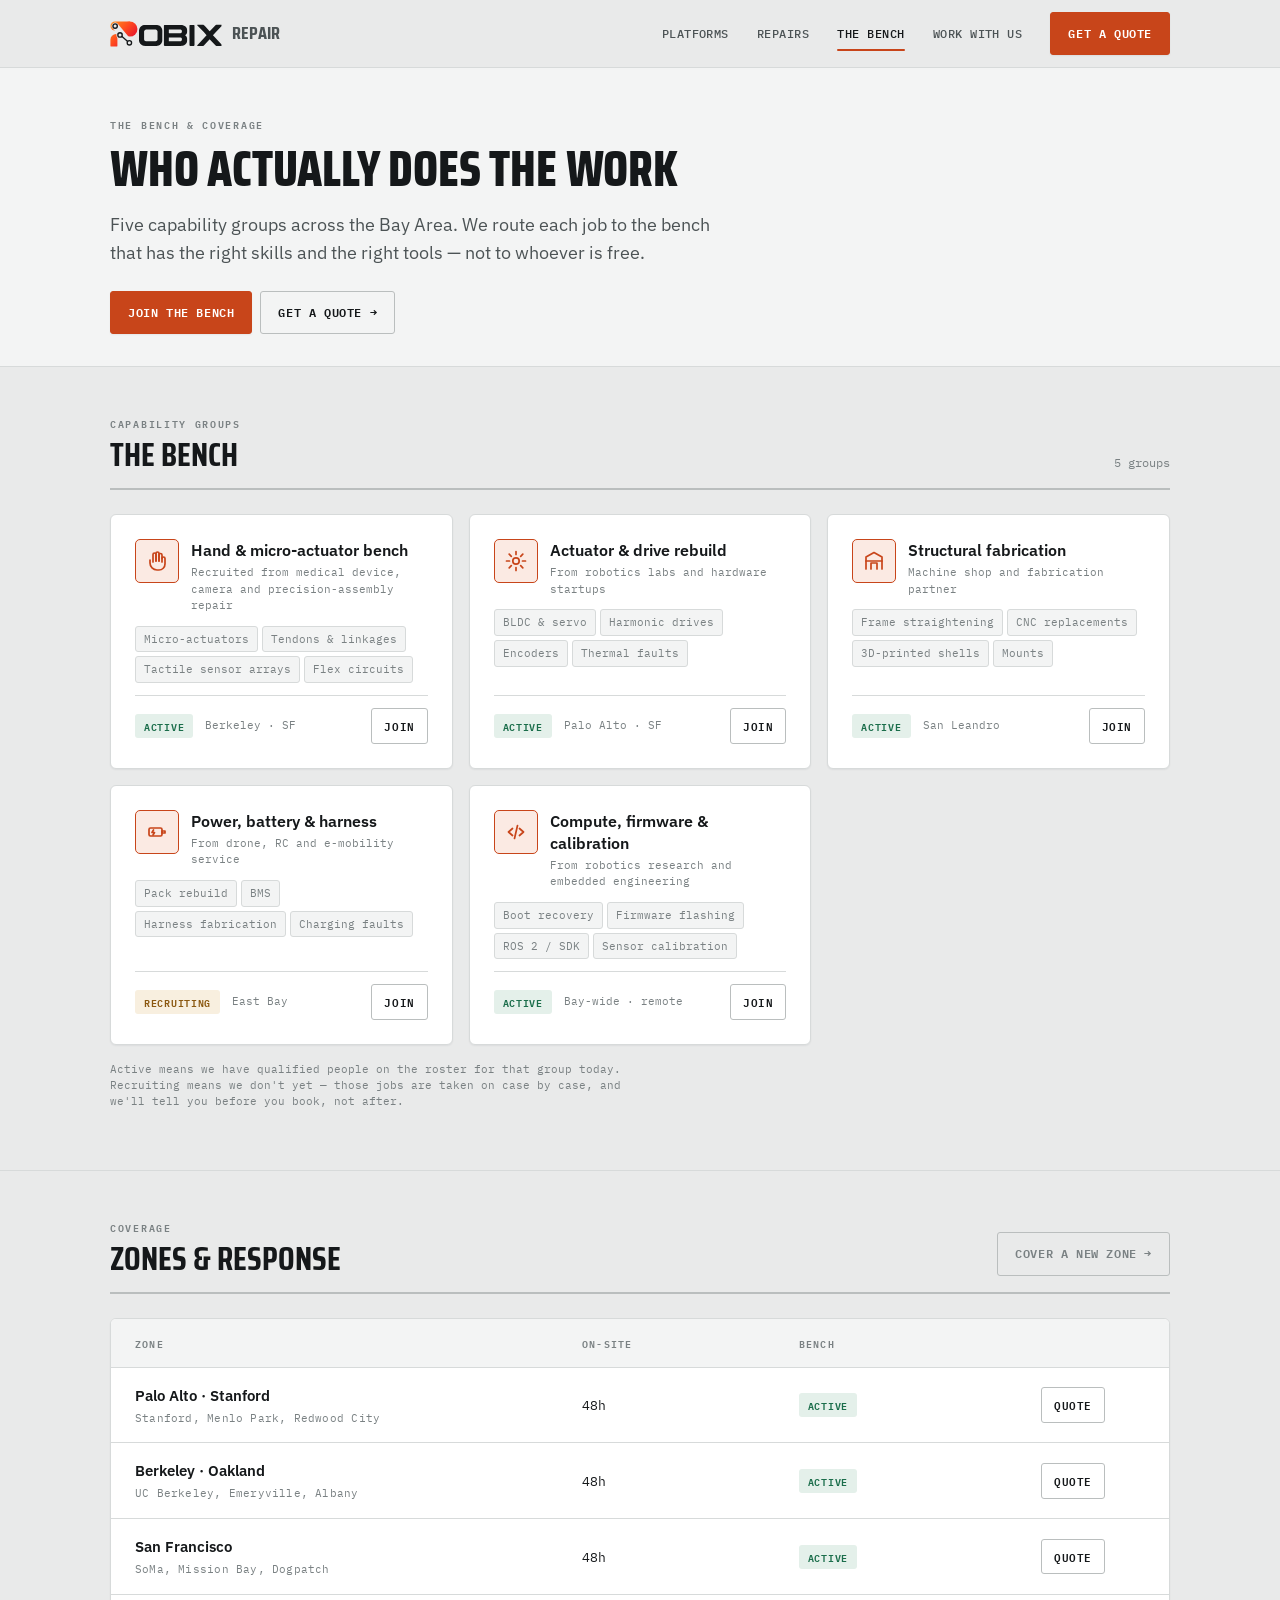
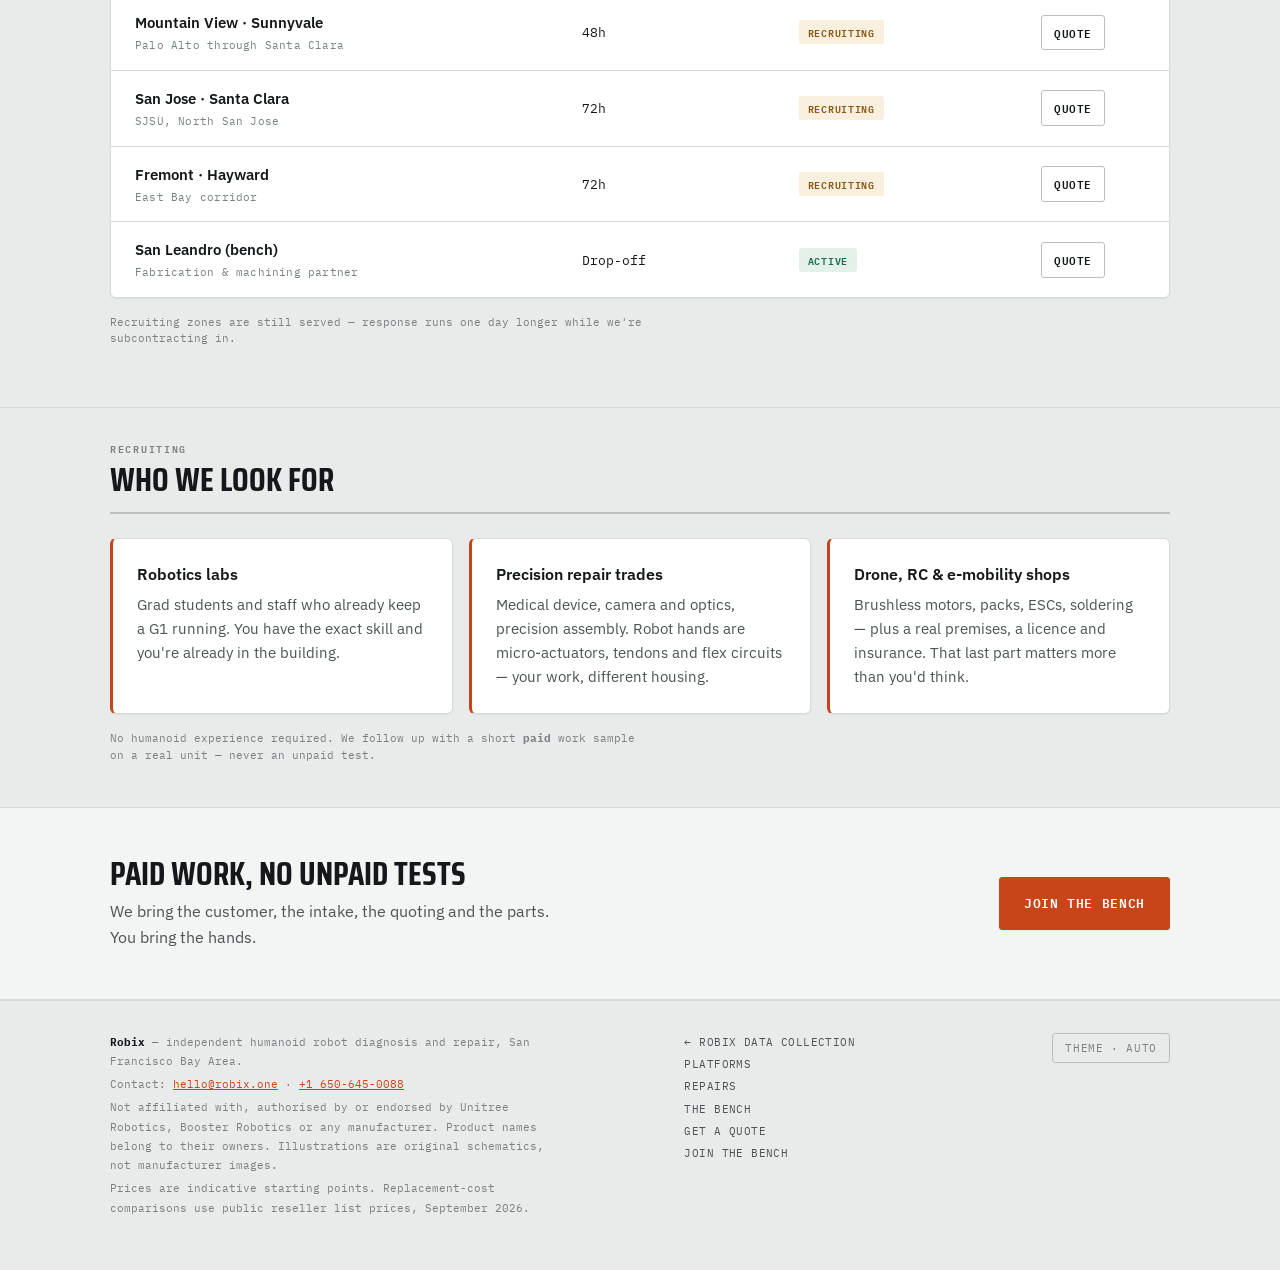
==== commit 531b0028: "Replace the R mark with the new jointed-arm logo Rebuilt the supplied artwork as clean vector geomet" ====
--- a/bench.html
+++ b/bench.html
@@ -15,7 +15,7 @@
 
 <header class="top">
   <div class="top-in">
-    <a class="brand" href="repair.html"><svg class="wordmark" viewBox="32 23 1102 256" role="img" aria-label="Robix"><defs><linearGradient id="rbx-g" gradientUnits="userSpaceOnUse" x1="40" y1="90" x2="300" y2="190"><stop offset="0" stop-color="#FF7A1F"/><stop offset=".55" stop-color="#F43F2A"/><stop offset="1" stop-color="#D11A34"/></linearGradient></defs><path fill="url(#rbx-g)" fill-rule="evenodd" d="M96.0,154.8 90.8,153.5 82.3,153.8 75.7,155.5 65.8,160.0 59.3,164.5 53.3,170.2 47.3,177.7 42.5,185.8 39.0,195.0 36.8,203.3 36.0,209.2 35.8,267.0 37.3,271.3 39.2,273.3 41.2,274.5 43.2,275.0 94.3,275.0 98.3,273.0 100.0,271.3 101.5,268.5 101.7,227.7 102.2,219.5 104.8,213.0 109.2,208.5 112.0,207.0 115.8,206.0 122.0,206.3 122.7,205.8 122.2,188.5 121.5,187.3 116.8,185.5 112.0,182.5 106.2,176.7 103.7,172.3 102.0,167.3 101.3,160.0 99.0,156.7ZM75.8,55.8 69.5,58.8 65.0,63.7 62.8,68.8 62.8,75.8 65.2,81.7 69.3,85.8 72.5,87.7 76.2,88.8 82.3,88.8 88.0,86.7 90.8,84.5 93.2,81.8 95.5,76.3 95.7,69.3 93.0,63.2 88.7,58.7 82.2,55.8ZM37.8,59.2 36.0,67.8 35.8,76.8 37.8,86.5 41.0,94.0 46.0,101.3 52.7,107.3 58.8,111.2 67.2,113.8 73.5,114.2 74.5,113.8 74.7,113.2 58.8,95.8 56.8,92.3 53.3,88.0 50.0,80.7 49.0,71.3 49.8,64.5 51.0,60.8 55.2,53.8 58.0,50.8 62.8,47.0 68.3,44.2 72.3,42.8 80.5,42.2 85.3,42.8 89.8,44.2 96.7,47.8 102.7,53.3 106.5,59.3 109.2,67.3 109.7,74.8 108.8,79.7 107.7,82.8 108.5,84.0 213.5,84.0 217.5,85.0 222.0,87.2 226.0,90.2 229.8,94.3 231.7,97.8 233.0,102.2 233.0,111.3 232.0,114.3 229.3,119.0 225.5,123.2 218.7,127.2 213.7,128.3 194.2,128.2 193.0,129.5 200.3,137.8 236.7,174.7 238.7,175.8 241.0,175.7 247.7,173.7 259.5,167.7 268.2,161.3 276.0,154.0 283.7,144.7 287.8,138.0 292.8,127.5 296.5,115.0 297.8,106.2 297.8,93.7 296.7,85.3 292.7,71.8 286.8,59.8 278.0,48.7 273.5,44.3 266.5,39.2 258.7,34.3 253.5,32.0 240.2,28.0 233.3,27.0 76.8,27.2 71.8,28.0 63.0,30.8 57.8,33.5 52.8,37.0 44.7,45.3 39.5,54.8Z"/><path fill="currentColor" fill-rule="evenodd" d="M228.0,221.5 224.5,222.2 221.2,223.7 217.0,227.2 214.2,231.8 213.3,238.2 215.2,244.2 219.7,249.2 225.3,251.8 231.0,252.0 236.5,250.0 240.5,246.5 242.8,242.2 243.7,239.5 243.8,236.0 241.5,228.8 238.0,224.8 233.3,222.2ZM129.5,144.2 125.7,145.0 122.8,146.3 118.7,149.8 116.8,152.5 115.3,156.2 115.0,162.7 116.8,167.7 120.5,171.8 125.7,174.5 131.2,175.0 136.5,173.8 139.3,172.2 142.5,169.3 144.7,165.7 145.7,162.3 145.8,159.3 144.5,153.5 142.7,150.3 140.5,148.0 135.5,145.0ZM59.2,95.2 59.7,96.3 70.8,108.8 105.7,143.8 106.7,143.7 112.5,137.2 116.3,134.3 121.8,131.8 126.7,130.7 132.5,130.5 137.7,131.3 143.8,133.8 148.2,136.8 155.0,144.2 157.8,149.2 159.0,152.7 160.0,157.8 159.8,162.8 158.7,167.5 156.7,171.8 156.8,173.3 204.5,219.7 206.3,219.7 211.5,214.5 216.3,211.3 222.5,208.8 227.0,208.0 232.7,208.2 236.8,209.0 241.2,210.7 246.5,213.8 252.2,219.7 256.0,226.7 258.0,233.5 257.8,241.2 256.0,247.7 254.0,251.5 248.8,258.2 246.0,260.5 239.7,264.3 236.0,265.7 231.2,266.5 222.0,266.0 217.3,264.3 213.0,262.0 206.7,256.7 203.7,253.0 201.0,247.7 199.3,240.8 198.8,233.5 148.2,184.0 146.2,183.3 141.2,186.2 136.5,187.8 130.8,188.7 122.8,188.3 122.3,198.0 123.3,206.2 129.3,210.5 183.3,265.3 186.5,267.8 196.2,272.8 200.0,274.0 207.0,275.0 312.5,275.0 314.5,274.5 316.2,273.0 316.8,271.5 316.8,269.5 315.2,266.7 256.7,206.5 249.3,202.0 244.2,200.2 238.5,199.2 235.7,197.0 145.8,107.2 139.2,102.0 130.2,97.3 122.8,95.2 101.2,94.8 99.8,95.2 94.5,99.0 90.2,101.0 82.5,102.8 77.8,103.0 69.2,101.0 65.0,99.0ZM331.5,82.0 327.3,87.3 323.2,94.5 319.2,105.8 318.0,112.2 317.3,119.7 317.3,212.3 318.2,220.3 319.2,224.5 322.3,233.5 325.3,239.7 330.3,246.7 338.8,255.0 345.0,259.3 354.0,263.7 360.0,265.8 368.8,267.8 374.5,268.3 490.0,268.5 497.3,267.8 503.7,266.5 516.5,261.7 521.7,258.7 527.3,254.3 534.8,246.8 539.7,239.8 543.0,233.2 545.7,224.8 546.8,217.7 547.2,118.5 546.7,111.8 545.0,103.0 541.5,93.8 535.2,83.5 527.8,75.7 521.0,70.7 514.3,67.2 506.0,64.2 495.2,62.0 375.2,61.8 364.5,63.2 356.8,65.3 349.7,68.2 344.3,71.2 338.5,75.3ZM495.8,116.2 498.5,121.2 500.0,127.5 499.8,203.5 499.0,207.7 497.0,212.3 492.2,218.0 487.5,220.8 480.3,222.8 386.0,222.8 379.0,220.7 375.8,218.7 372.3,215.3 369.2,209.5 367.8,203.0 367.8,126.8 368.8,122.2 370.2,119.0 374.8,113.0 381.0,109.2 387.2,107.7 478.5,107.5 483.0,107.8 487.2,109.2 491.5,111.8ZM564.7,64.3 562.8,68.5 562.7,257.8 563.3,263.3 565.7,266.7 567.7,267.8 571.3,268.5 730.2,268.5 738.2,267.8 748.8,265.7 761.5,260.8 769.2,256.5 775.3,251.7 779.8,247.2 785.7,238.8 788.5,231.8 790.3,225.0 791.3,217.2 791.2,195.7 789.7,187.3 785.5,177.3 782.5,173.2 778.3,169.0 770.8,164.5 770.3,163.2 778.2,157.8 782.7,153.5 785.3,149.8 788.7,143.2 790.5,137.2 791.3,130.5 791.3,113.8 790.5,104.5 788.5,97.0 786.7,92.5 781.5,84.3 775.0,77.7 766.7,71.7 755.5,66.3 742.8,63.0 729.3,61.2 570.0,61.2 567.0,62.3ZM611.5,186.5 613.0,185.3 728.2,185.7 731.2,186.7 734.8,189.0 737.0,191.3 738.8,194.7 739.8,198.5 739.7,209.3 737.7,214.7 734.3,218.5 729.7,221.3 724.2,222.8 613.0,223.0 612.3,222.8 611.3,221.3ZM611.3,108.0 611.7,107.0 612.8,106.2 723.8,106.3 727.3,107.0 732.0,109.0 734.7,111.0 737.2,114.0 738.7,116.7 739.7,120.2 739.7,128.2 738.7,132.8 735.7,137.8 731.3,141.0 725.2,143.2 612.5,143.2 611.3,141.3ZM822.0,61.2 818.3,62.7 816.2,64.7 814.5,69.0 814.5,259.7 815.2,262.8 816.7,265.5 819.2,267.5 821.2,268.2 856.2,268.5 859.7,267.2 862.7,264.3 863.8,261.3 864.2,256.7 864.0,68.7 863.7,67.2 861.8,64.3 859.2,62.2 856.8,61.2ZM891.7,60.8 891.0,62.0 891.0,64.7 892.0,66.3 955.3,132.3 983.0,162.3 982.7,163.7 919.5,231.3 891.5,262.7 890.8,264.8 891.2,267.2 892.3,268.5 895.3,269.7 942.8,269.7 948.3,268.7 954.2,266.2 959.0,262.5 965.7,254.5 1011.3,204.7 1013.3,203.2 1014.8,204.2 1067.2,260.5 1074.3,266.5 1080.2,268.8 1086.3,269.7 1129.8,269.7 1129.8,254.2 1125.2,249.8 1121.8,245.7 1045.7,163.3 1045.8,162.2 1075.0,130.8 1129.0,74.0 1129.8,73.8 1129.8,59.2 1085.0,59.2 1079.8,60.2 1073.3,63.0 1068.0,66.7 1016.3,121.3 1013.7,123.5 1010.7,121.0 970.7,77.2 960.7,67.0 954.2,62.5 951.0,61.0 944.2,59.2 894.7,59.2Z"/></svg><span class="sub">Repair</span></a>
+    <a class="brand" href="repair.html"><svg class="wordmark" viewBox="32 23 1102 256" role="img" aria-label="Robix"><g transform="translate(36 27) scale(0.43056)"><defs><linearGradient id="rbx-g" gradientUnits="userSpaceOnUse" x1="48" y1="18" x2="528" y2="438"><stop offset="0" stop-color="#FF8A1C"/><stop offset=".5" stop-color="#FF4A1E"/><stop offset="1" stop-color="#E5102F"/></linearGradient><mask id="rbx-k" maskUnits="userSpaceOnUse" x="-20" y="-20" width="660" height="620"><rect x="-20" y="-20" width="660" height="620" fill="#fff"/><line x1="108" y1="106" x2="434" y2="490" stroke="#000" stroke-width="156" stroke-linecap="round"/><circle cx="220" cy="310" r="83"/></mask></defs><g fill="url(#rbx-g)" mask="url(#rbx-k)"><path d="M108 0H444V212H108A106 106 0 0 1 108 0Z"/><circle cx="444" cy="174" r="174"/><path d="M0 418A130 130 0 0 1 130 288H140A20 20 0 0 1 160 308V556A20 20 0 0 1 140 576H20A20 20 0 0 1 0 556Z"/></g><g fill="none" stroke="currentColor" stroke-width="31"><line x1="258.3" y1="342.2" x2="395.7" y2="457.8" stroke-width="30"/><circle cx="108" cy="106" r="50"/><circle cx="220" cy="310" r="50"/><circle cx="434" cy="490" r="50"/></g></g><path fill="currentColor" fill-rule="evenodd" d="M331.5,82.0 327.3,87.3 323.2,94.5 319.2,105.8 318.0,112.2 317.3,119.7 317.3,212.3 318.2,220.3 319.2,224.5 322.3,233.5 325.3,239.7 330.3,246.7 338.8,255.0 345.0,259.3 354.0,263.7 360.0,265.8 368.8,267.8 374.5,268.3 490.0,268.5 497.3,267.8 503.7,266.5 516.5,261.7 521.7,258.7 527.3,254.3 534.8,246.8 539.7,239.8 543.0,233.2 545.7,224.8 546.8,217.7 547.2,118.5 546.7,111.8 545.0,103.0 541.5,93.8 535.2,83.5 527.8,75.7 521.0,70.7 514.3,67.2 506.0,64.2 495.2,62.0 375.2,61.8 364.5,63.2 356.8,65.3 349.7,68.2 344.3,71.2 338.5,75.3ZM495.8,116.2 498.5,121.2 500.0,127.5 499.8,203.5 499.0,207.7 497.0,212.3 492.2,218.0 487.5,220.8 480.3,222.8 386.0,222.8 379.0,220.7 375.8,218.7 372.3,215.3 369.2,209.5 367.8,203.0 367.8,126.8 368.8,122.2 370.2,119.0 374.8,113.0 381.0,109.2 387.2,107.7 478.5,107.5 483.0,107.8 487.2,109.2 491.5,111.8ZM564.7,64.3 562.8,68.5 562.7,257.8 563.3,263.3 565.7,266.7 567.7,267.8 571.3,268.5 730.2,268.5 738.2,267.8 748.8,265.7 761.5,260.8 769.2,256.5 775.3,251.7 779.8,247.2 785.7,238.8 788.5,231.8 790.3,225.0 791.3,217.2 791.2,195.7 789.7,187.3 785.5,177.3 782.5,173.2 778.3,169.0 770.8,164.5 770.3,163.2 778.2,157.8 782.7,153.5 785.3,149.8 788.7,143.2 790.5,137.2 791.3,130.5 791.3,113.8 790.5,104.5 788.5,97.0 786.7,92.5 781.5,84.3 775.0,77.7 766.7,71.7 755.5,66.3 742.8,63.0 729.3,61.2 570.0,61.2 567.0,62.3ZM611.5,186.5 613.0,185.3 728.2,185.7 731.2,186.7 734.8,189.0 737.0,191.3 738.8,194.7 739.8,198.5 739.7,209.3 737.7,214.7 734.3,218.5 729.7,221.3 724.2,222.8 613.0,223.0 612.3,222.8 611.3,221.3ZM611.3,108.0 611.7,107.0 612.8,106.2 723.8,106.3 727.3,107.0 732.0,109.0 734.7,111.0 737.2,114.0 738.7,116.7 739.7,120.2 739.7,128.2 738.7,132.8 735.7,137.8 731.3,141.0 725.2,143.2 612.5,143.2 611.3,141.3ZM822.0,61.2 818.3,62.7 816.2,64.7 814.5,69.0 814.5,259.7 815.2,262.8 816.7,265.5 819.2,267.5 821.2,268.2 856.2,268.5 859.7,267.2 862.7,264.3 863.8,261.3 864.2,256.7 864.0,68.7 863.7,67.2 861.8,64.3 859.2,62.2 856.8,61.2ZM891.7,60.8 891.0,62.0 891.0,64.7 892.0,66.3 955.3,132.3 983.0,162.3 982.7,163.7 919.5,231.3 891.5,262.7 890.8,264.8 891.2,267.2 892.3,268.5 895.3,269.7 942.8,269.7 948.3,268.7 954.2,266.2 959.0,262.5 965.7,254.5 1011.3,204.7 1013.3,203.2 1014.8,204.2 1067.2,260.5 1074.3,266.5 1080.2,268.8 1086.3,269.7 1129.8,269.7 1129.8,254.2 1125.2,249.8 1121.8,245.7 1045.7,163.3 1045.8,162.2 1075.0,130.8 1129.0,74.0 1129.8,73.8 1129.8,59.2 1085.0,59.2 1079.8,60.2 1073.3,63.0 1068.0,66.7 1016.3,121.3 1013.7,123.5 1010.7,121.0 970.7,77.2 960.7,67.0 954.2,62.5 951.0,61.0 944.2,59.2 894.7,59.2Z"/></svg><span class="sub">Repair</span></a>
     <nav class="nav">
       <a class="lnk" href="platforms.html">Platforms</a>
       <a class="lnk" href="repairs.html">Repairs</a>
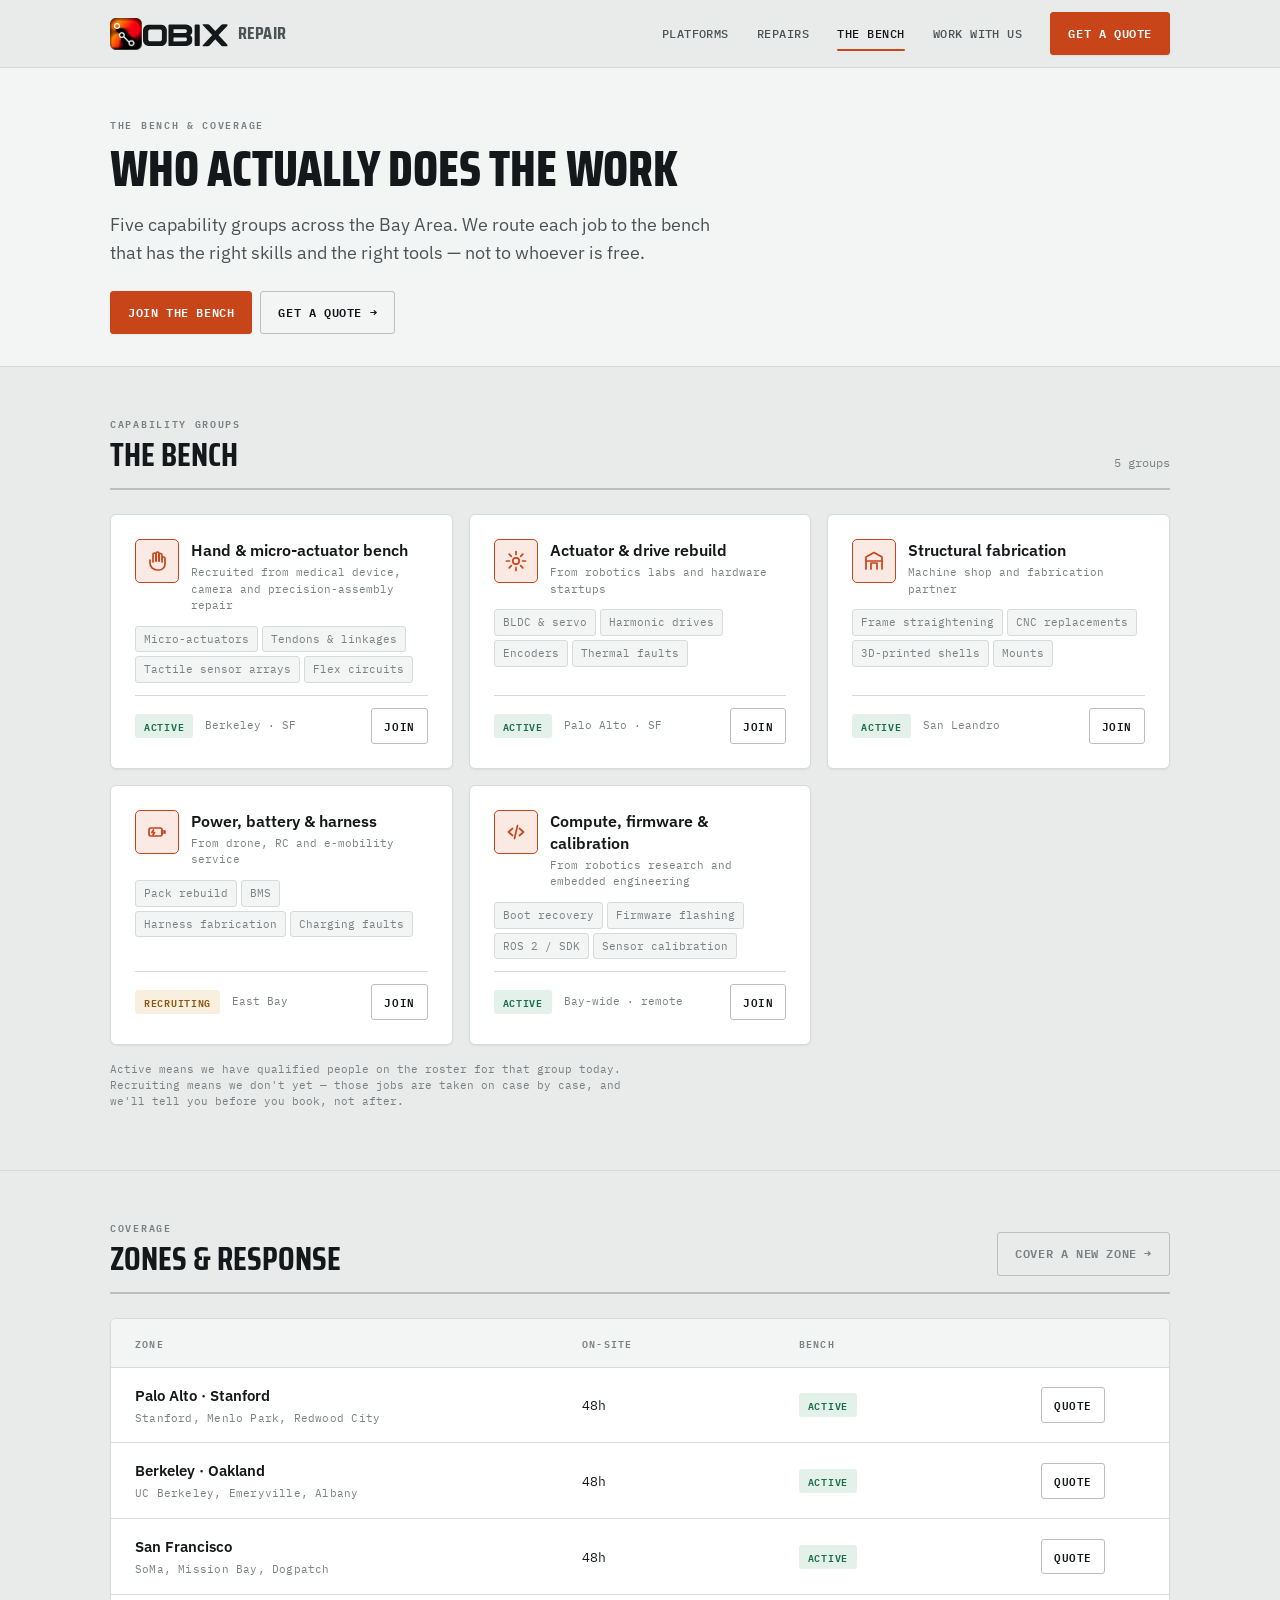
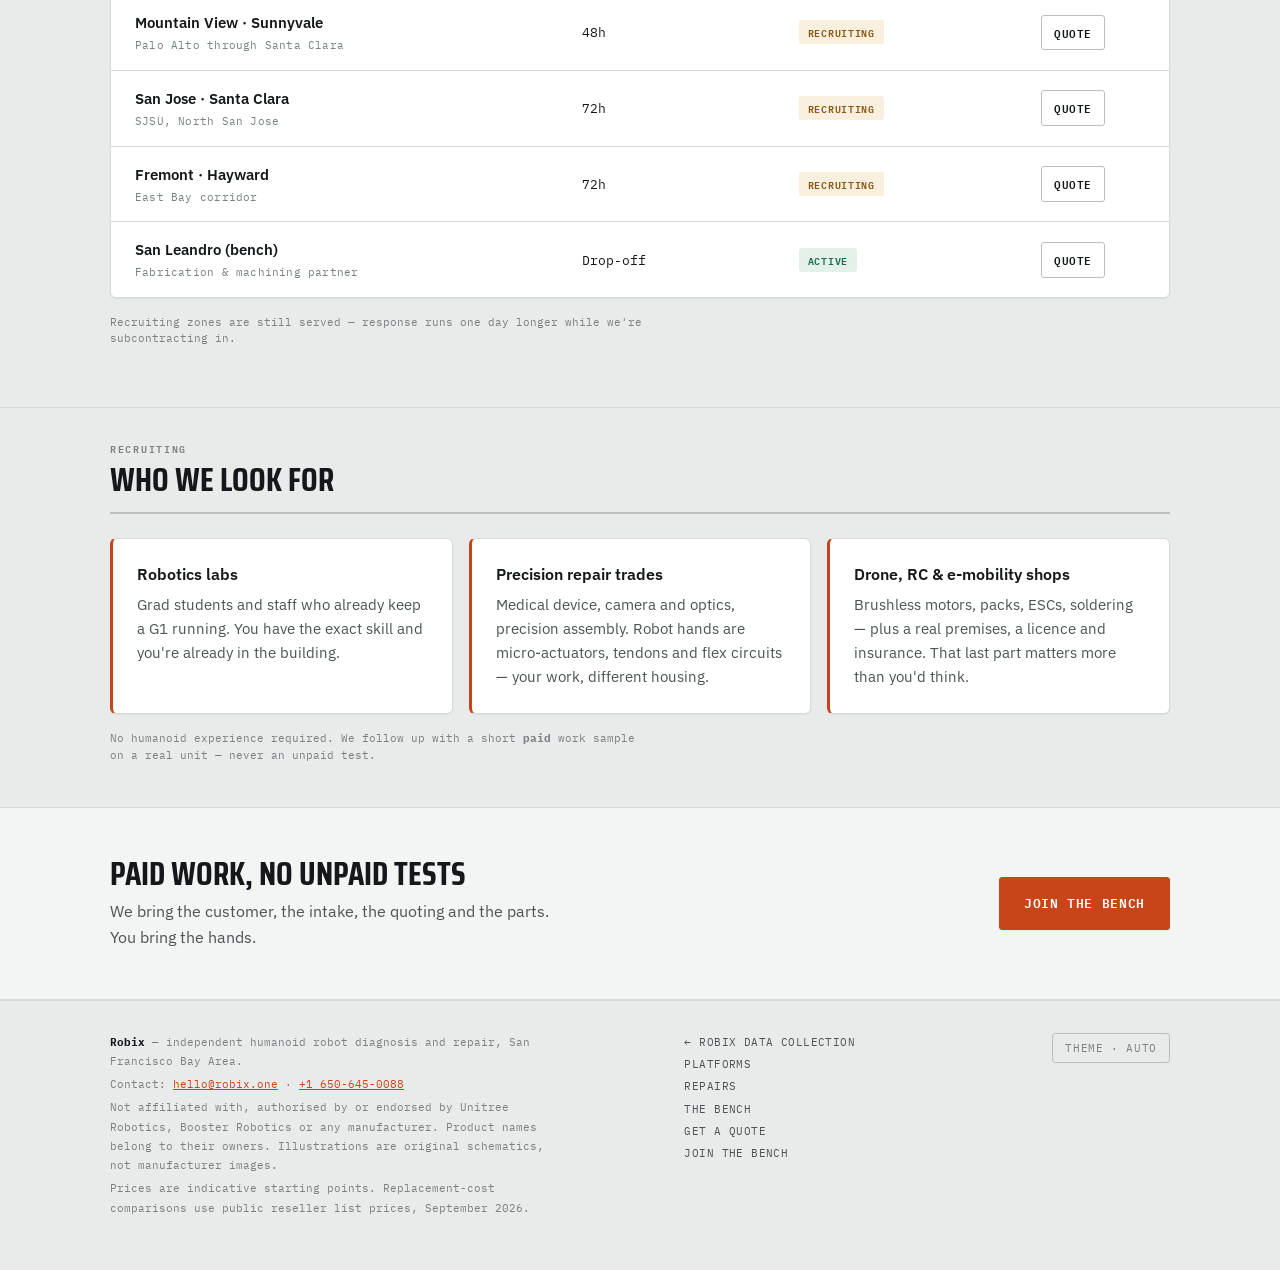
==== commit beeec0eb: "Use the supplied glow artwork as the Robix logo mark The header mark and favicon now use the supplie" ====
--- a/bench.html
+++ b/bench.html
@@ -8,14 +8,15 @@
 <link rel="preconnect" href="https://fonts.googleapis.com">
 <link rel="preconnect" href="https://fonts.gstatic.com" crossorigin>
 <link rel="stylesheet" href="https://fonts.googleapis.com/css2?family=Saira+Condensed:wght@600;700;800&family=IBM+Plex+Sans:wght@400;500;600;700&family=IBM+Plex+Mono:wght@400;500;600&display=swap">
-<link rel="icon" href="assets/favicon.svg" type="image/svg+xml">
+<link rel="icon" href="assets/favicon-64.png" type="image/png">
+<link rel="apple-touch-icon" href="assets/apple-touch-icon.png">
 <link rel="stylesheet" href="assets/styles.css">
 </head>
 <body>
 
 <header class="top">
   <div class="top-in">
-    <a class="brand" href="repair.html"><svg class="wordmark" viewBox="32 23 1102 256" role="img" aria-label="Robix"><g transform="translate(36 27) scale(0.43056)"><defs><linearGradient id="rbx-g" gradientUnits="userSpaceOnUse" x1="48" y1="18" x2="528" y2="438"><stop offset="0" stop-color="#FF8A1C"/><stop offset=".5" stop-color="#FF4A1E"/><stop offset="1" stop-color="#E5102F"/></linearGradient><mask id="rbx-k" maskUnits="userSpaceOnUse" x="-20" y="-20" width="660" height="620"><rect x="-20" y="-20" width="660" height="620" fill="#fff"/><line x1="108" y1="106" x2="434" y2="490" stroke="#000" stroke-width="156" stroke-linecap="round"/><circle cx="220" cy="310" r="83"/></mask></defs><g fill="url(#rbx-g)" mask="url(#rbx-k)"><path d="M108 0H444V212H108A106 106 0 0 1 108 0Z"/><circle cx="444" cy="174" r="174"/><path d="M0 418A130 130 0 0 1 130 288H140A20 20 0 0 1 160 308V556A20 20 0 0 1 140 576H20A20 20 0 0 1 0 556Z"/></g><g fill="none" stroke="currentColor" stroke-width="31"><line x1="258.3" y1="342.2" x2="395.7" y2="457.8" stroke-width="30"/><circle cx="108" cy="106" r="50"/><circle cx="220" cy="310" r="50"/><circle cx="434" cy="490" r="50"/></g></g><path fill="currentColor" fill-rule="evenodd" d="M331.5,82.0 327.3,87.3 323.2,94.5 319.2,105.8 318.0,112.2 317.3,119.7 317.3,212.3 318.2,220.3 319.2,224.5 322.3,233.5 325.3,239.7 330.3,246.7 338.8,255.0 345.0,259.3 354.0,263.7 360.0,265.8 368.8,267.8 374.5,268.3 490.0,268.5 497.3,267.8 503.7,266.5 516.5,261.7 521.7,258.7 527.3,254.3 534.8,246.8 539.7,239.8 543.0,233.2 545.7,224.8 546.8,217.7 547.2,118.5 546.7,111.8 545.0,103.0 541.5,93.8 535.2,83.5 527.8,75.7 521.0,70.7 514.3,67.2 506.0,64.2 495.2,62.0 375.2,61.8 364.5,63.2 356.8,65.3 349.7,68.2 344.3,71.2 338.5,75.3ZM495.8,116.2 498.5,121.2 500.0,127.5 499.8,203.5 499.0,207.7 497.0,212.3 492.2,218.0 487.5,220.8 480.3,222.8 386.0,222.8 379.0,220.7 375.8,218.7 372.3,215.3 369.2,209.5 367.8,203.0 367.8,126.8 368.8,122.2 370.2,119.0 374.8,113.0 381.0,109.2 387.2,107.7 478.5,107.5 483.0,107.8 487.2,109.2 491.5,111.8ZM564.7,64.3 562.8,68.5 562.7,257.8 563.3,263.3 565.7,266.7 567.7,267.8 571.3,268.5 730.2,268.5 738.2,267.8 748.8,265.7 761.5,260.8 769.2,256.5 775.3,251.7 779.8,247.2 785.7,238.8 788.5,231.8 790.3,225.0 791.3,217.2 791.2,195.7 789.7,187.3 785.5,177.3 782.5,173.2 778.3,169.0 770.8,164.5 770.3,163.2 778.2,157.8 782.7,153.5 785.3,149.8 788.7,143.2 790.5,137.2 791.3,130.5 791.3,113.8 790.5,104.5 788.5,97.0 786.7,92.5 781.5,84.3 775.0,77.7 766.7,71.7 755.5,66.3 742.8,63.0 729.3,61.2 570.0,61.2 567.0,62.3ZM611.5,186.5 613.0,185.3 728.2,185.7 731.2,186.7 734.8,189.0 737.0,191.3 738.8,194.7 739.8,198.5 739.7,209.3 737.7,214.7 734.3,218.5 729.7,221.3 724.2,222.8 613.0,223.0 612.3,222.8 611.3,221.3ZM611.3,108.0 611.7,107.0 612.8,106.2 723.8,106.3 727.3,107.0 732.0,109.0 734.7,111.0 737.2,114.0 738.7,116.7 739.7,120.2 739.7,128.2 738.7,132.8 735.7,137.8 731.3,141.0 725.2,143.2 612.5,143.2 611.3,141.3ZM822.0,61.2 818.3,62.7 816.2,64.7 814.5,69.0 814.5,259.7 815.2,262.8 816.7,265.5 819.2,267.5 821.2,268.2 856.2,268.5 859.7,267.2 862.7,264.3 863.8,261.3 864.2,256.7 864.0,68.7 863.7,67.2 861.8,64.3 859.2,62.2 856.8,61.2ZM891.7,60.8 891.0,62.0 891.0,64.7 892.0,66.3 955.3,132.3 983.0,162.3 982.7,163.7 919.5,231.3 891.5,262.7 890.8,264.8 891.2,267.2 892.3,268.5 895.3,269.7 942.8,269.7 948.3,268.7 954.2,266.2 959.0,262.5 965.7,254.5 1011.3,204.7 1013.3,203.2 1014.8,204.2 1067.2,260.5 1074.3,266.5 1080.2,268.8 1086.3,269.7 1129.8,269.7 1129.8,254.2 1125.2,249.8 1121.8,245.7 1045.7,163.3 1045.8,162.2 1075.0,130.8 1129.0,74.0 1129.8,73.8 1129.8,59.2 1085.0,59.2 1079.8,60.2 1073.3,63.0 1068.0,66.7 1016.3,121.3 1013.7,123.5 1010.7,121.0 970.7,77.2 960.7,67.0 954.2,62.5 951.0,61.0 944.2,59.2 894.7,59.2Z"/></svg><span class="sub">Repair</span></a>
+    <a class="brand" href="repair.html"><svg class="wordmark" viewBox="16 -2 1134 308" role="img" aria-label="Robix"><image href="assets/logo-mark.png" x="16.2" y="-1.9" width="305.7" height="305.7"/><g transform="translate(16 0)"><path fill="currentColor" fill-rule="evenodd" d="M331.5,82.0 327.3,87.3 323.2,94.5 319.2,105.8 318.0,112.2 317.3,119.7 317.3,212.3 318.2,220.3 319.2,224.5 322.3,233.5 325.3,239.7 330.3,246.7 338.8,255.0 345.0,259.3 354.0,263.7 360.0,265.8 368.8,267.8 374.5,268.3 490.0,268.5 497.3,267.8 503.7,266.5 516.5,261.7 521.7,258.7 527.3,254.3 534.8,246.8 539.7,239.8 543.0,233.2 545.7,224.8 546.8,217.7 547.2,118.5 546.7,111.8 545.0,103.0 541.5,93.8 535.2,83.5 527.8,75.7 521.0,70.7 514.3,67.2 506.0,64.2 495.2,62.0 375.2,61.8 364.5,63.2 356.8,65.3 349.7,68.2 344.3,71.2 338.5,75.3ZM495.8,116.2 498.5,121.2 500.0,127.5 499.8,203.5 499.0,207.7 497.0,212.3 492.2,218.0 487.5,220.8 480.3,222.8 386.0,222.8 379.0,220.7 375.8,218.7 372.3,215.3 369.2,209.5 367.8,203.0 367.8,126.8 368.8,122.2 370.2,119.0 374.8,113.0 381.0,109.2 387.2,107.7 478.5,107.5 483.0,107.8 487.2,109.2 491.5,111.8ZM564.7,64.3 562.8,68.5 562.7,257.8 563.3,263.3 565.7,266.7 567.7,267.8 571.3,268.5 730.2,268.5 738.2,267.8 748.8,265.7 761.5,260.8 769.2,256.5 775.3,251.7 779.8,247.2 785.7,238.8 788.5,231.8 790.3,225.0 791.3,217.2 791.2,195.7 789.7,187.3 785.5,177.3 782.5,173.2 778.3,169.0 770.8,164.5 770.3,163.2 778.2,157.8 782.7,153.5 785.3,149.8 788.7,143.2 790.5,137.2 791.3,130.5 791.3,113.8 790.5,104.5 788.5,97.0 786.7,92.5 781.5,84.3 775.0,77.7 766.7,71.7 755.5,66.3 742.8,63.0 729.3,61.2 570.0,61.2 567.0,62.3ZM611.5,186.5 613.0,185.3 728.2,185.7 731.2,186.7 734.8,189.0 737.0,191.3 738.8,194.7 739.8,198.5 739.7,209.3 737.7,214.7 734.3,218.5 729.7,221.3 724.2,222.8 613.0,223.0 612.3,222.8 611.3,221.3ZM611.3,108.0 611.7,107.0 612.8,106.2 723.8,106.3 727.3,107.0 732.0,109.0 734.7,111.0 737.2,114.0 738.7,116.7 739.7,120.2 739.7,128.2 738.7,132.8 735.7,137.8 731.3,141.0 725.2,143.2 612.5,143.2 611.3,141.3ZM822.0,61.2 818.3,62.7 816.2,64.7 814.5,69.0 814.5,259.7 815.2,262.8 816.7,265.5 819.2,267.5 821.2,268.2 856.2,268.5 859.7,267.2 862.7,264.3 863.8,261.3 864.2,256.7 864.0,68.7 863.7,67.2 861.8,64.3 859.2,62.2 856.8,61.2ZM891.7,60.8 891.0,62.0 891.0,64.7 892.0,66.3 955.3,132.3 983.0,162.3 982.7,163.7 919.5,231.3 891.5,262.7 890.8,264.8 891.2,267.2 892.3,268.5 895.3,269.7 942.8,269.7 948.3,268.7 954.2,266.2 959.0,262.5 965.7,254.5 1011.3,204.7 1013.3,203.2 1014.8,204.2 1067.2,260.5 1074.3,266.5 1080.2,268.8 1086.3,269.7 1129.8,269.7 1129.8,254.2 1125.2,249.8 1121.8,245.7 1045.7,163.3 1045.8,162.2 1075.0,130.8 1129.0,74.0 1129.8,73.8 1129.8,59.2 1085.0,59.2 1079.8,60.2 1073.3,63.0 1068.0,66.7 1016.3,121.3 1013.7,123.5 1010.7,121.0 970.7,77.2 960.7,67.0 954.2,62.5 951.0,61.0 944.2,59.2 894.7,59.2Z"/></g></svg><span class="sub">Repair</span></a>
     <nav class="nav">
       <a class="lnk" href="platforms.html">Platforms</a>
       <a class="lnk" href="repairs.html">Repairs</a>
--- a/assets/styles.css
+++ b/assets/styles.css
@@ -102,7 +102,7 @@
   text-transform:uppercase;color:var(--ink);text-decoration:none;
   display:flex;align-items:center;gap:9px;flex-shrink:0}
 .brand{gap:7px}
-.brand .wordmark{height:26px;width:auto;flex-shrink:0;display:block}
+.brand .wordmark{height:32px;width:auto;flex-shrink:0;display:block}
 .brand .sub{font-size:18px;font-weight:700;color:var(--ink-2);margin-left:3px}
 .nav{margin-left:auto;display:flex;gap:var(--s1);align-items:center}
 .nav a.lnk{font-family:var(--mono);font-size:12px;font-weight:500;letter-spacing:.04em;
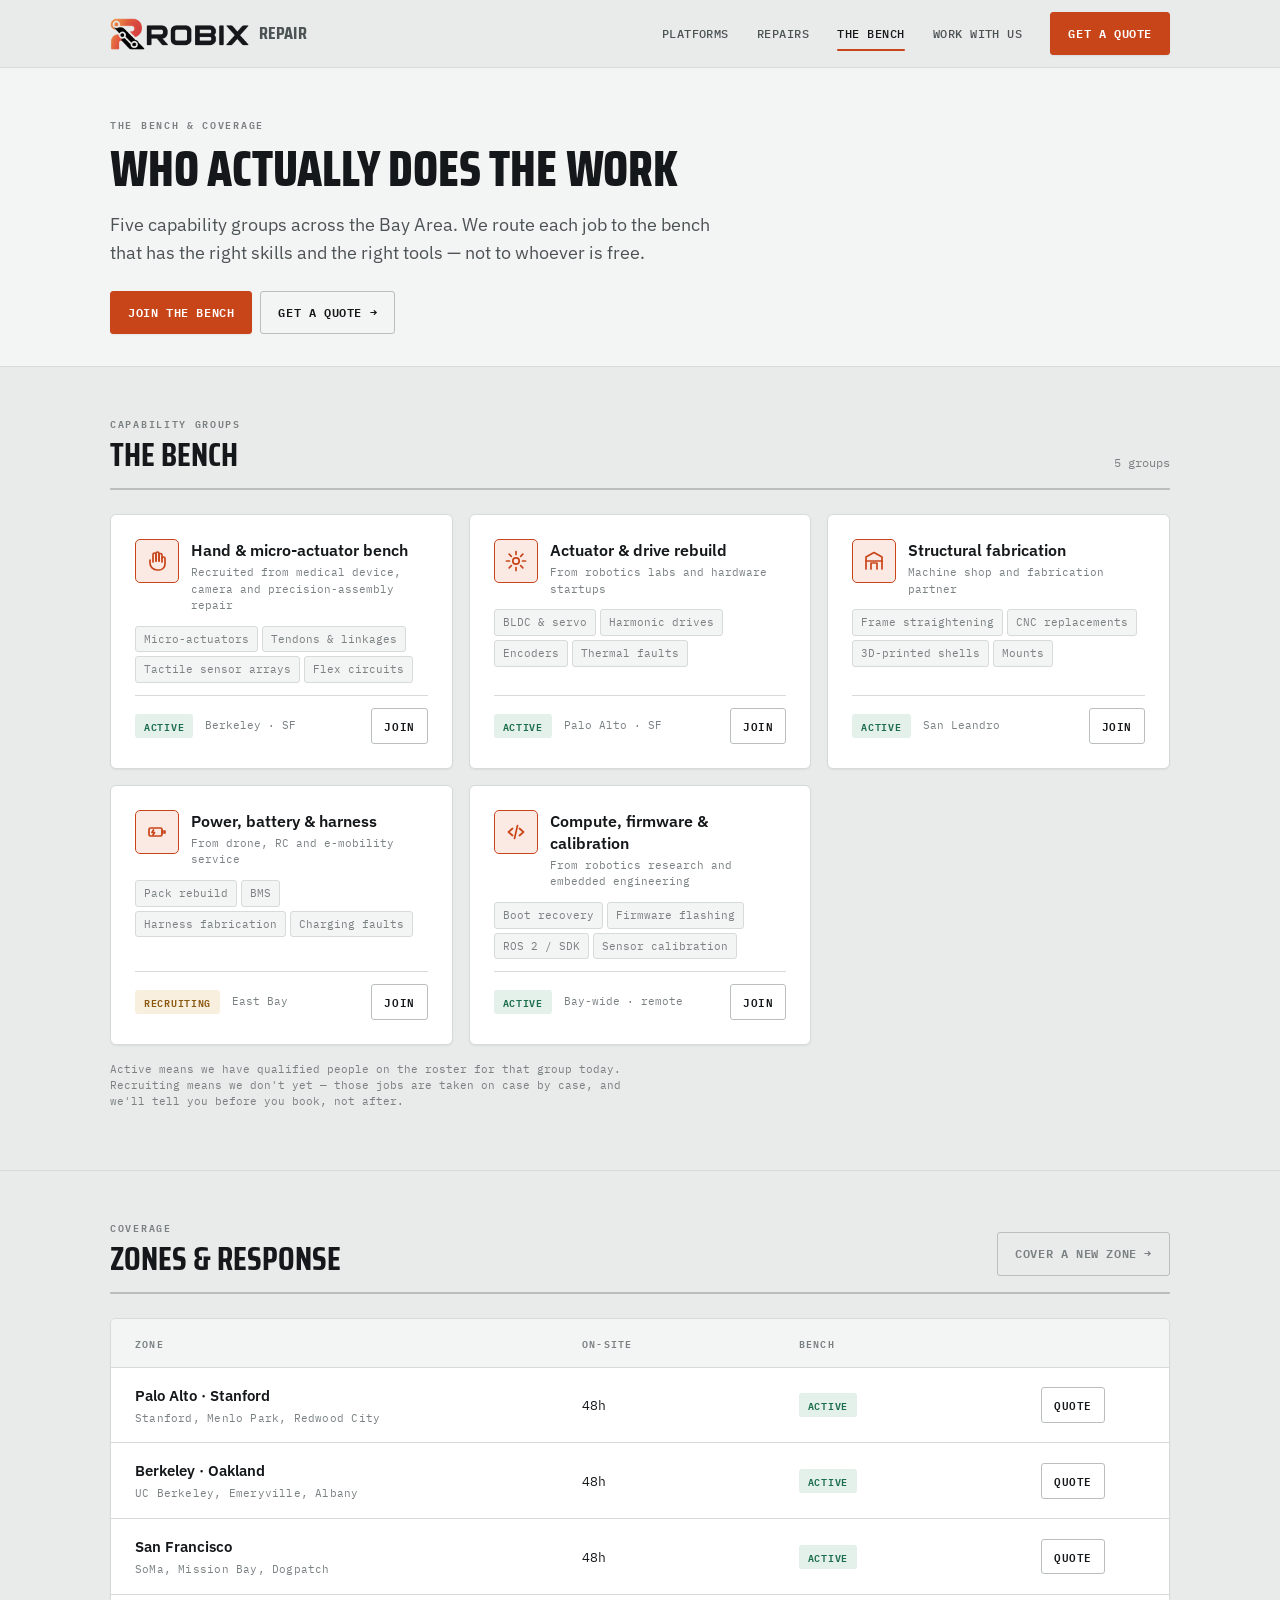
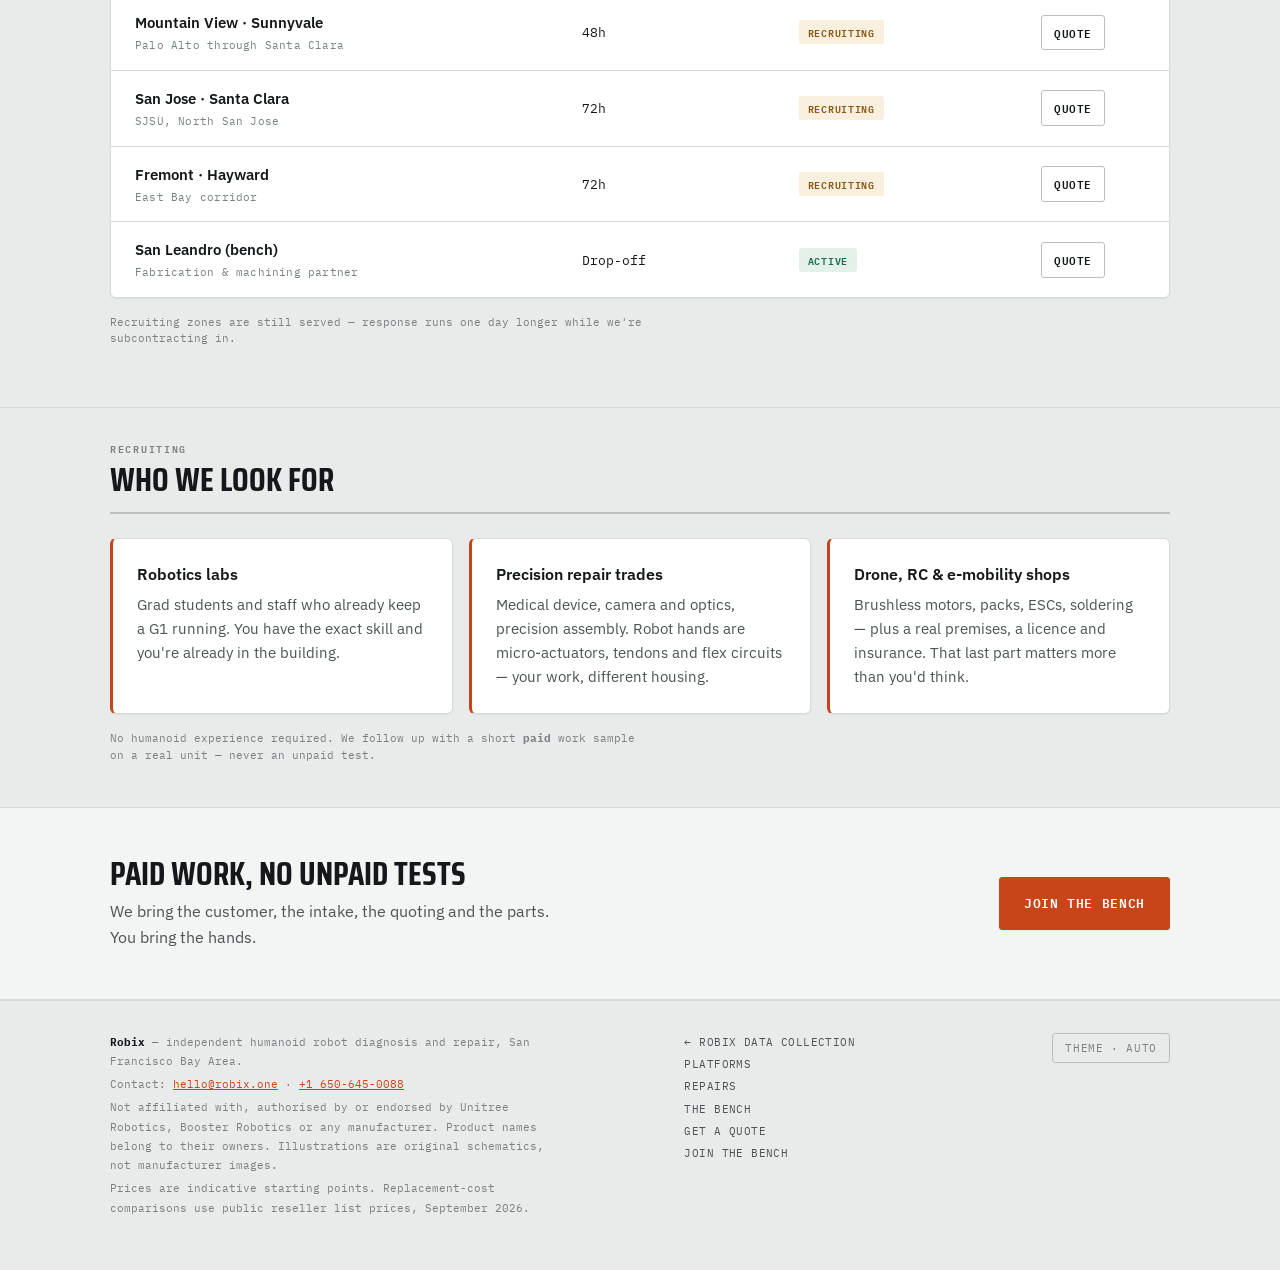
==== commit 95d4d2f5: "Switch to the new R + ROBIX logo Header uses the supplied artwork: the jointed-arm R as a transparen" ====
--- a/bench.html
+++ b/bench.html
@@ -16,7 +16,7 @@
 
 <header class="top">
   <div class="top-in">
-    <a class="brand" href="repair.html"><svg class="wordmark" viewBox="16 -2 1134 308" role="img" aria-label="Robix"><image href="assets/logo-mark.png" x="16.2" y="-1.9" width="305.7" height="305.7"/><g transform="translate(16 0)"><path fill="currentColor" fill-rule="evenodd" d="M331.5,82.0 327.3,87.3 323.2,94.5 319.2,105.8 318.0,112.2 317.3,119.7 317.3,212.3 318.2,220.3 319.2,224.5 322.3,233.5 325.3,239.7 330.3,246.7 338.8,255.0 345.0,259.3 354.0,263.7 360.0,265.8 368.8,267.8 374.5,268.3 490.0,268.5 497.3,267.8 503.7,266.5 516.5,261.7 521.7,258.7 527.3,254.3 534.8,246.8 539.7,239.8 543.0,233.2 545.7,224.8 546.8,217.7 547.2,118.5 546.7,111.8 545.0,103.0 541.5,93.8 535.2,83.5 527.8,75.7 521.0,70.7 514.3,67.2 506.0,64.2 495.2,62.0 375.2,61.8 364.5,63.2 356.8,65.3 349.7,68.2 344.3,71.2 338.5,75.3ZM495.8,116.2 498.5,121.2 500.0,127.5 499.8,203.5 499.0,207.7 497.0,212.3 492.2,218.0 487.5,220.8 480.3,222.8 386.0,222.8 379.0,220.7 375.8,218.7 372.3,215.3 369.2,209.5 367.8,203.0 367.8,126.8 368.8,122.2 370.2,119.0 374.8,113.0 381.0,109.2 387.2,107.7 478.5,107.5 483.0,107.8 487.2,109.2 491.5,111.8ZM564.7,64.3 562.8,68.5 562.7,257.8 563.3,263.3 565.7,266.7 567.7,267.8 571.3,268.5 730.2,268.5 738.2,267.8 748.8,265.7 761.5,260.8 769.2,256.5 775.3,251.7 779.8,247.2 785.7,238.8 788.5,231.8 790.3,225.0 791.3,217.2 791.2,195.7 789.7,187.3 785.5,177.3 782.5,173.2 778.3,169.0 770.8,164.5 770.3,163.2 778.2,157.8 782.7,153.5 785.3,149.8 788.7,143.2 790.5,137.2 791.3,130.5 791.3,113.8 790.5,104.5 788.5,97.0 786.7,92.5 781.5,84.3 775.0,77.7 766.7,71.7 755.5,66.3 742.8,63.0 729.3,61.2 570.0,61.2 567.0,62.3ZM611.5,186.5 613.0,185.3 728.2,185.7 731.2,186.7 734.8,189.0 737.0,191.3 738.8,194.7 739.8,198.5 739.7,209.3 737.7,214.7 734.3,218.5 729.7,221.3 724.2,222.8 613.0,223.0 612.3,222.8 611.3,221.3ZM611.3,108.0 611.7,107.0 612.8,106.2 723.8,106.3 727.3,107.0 732.0,109.0 734.7,111.0 737.2,114.0 738.7,116.7 739.7,120.2 739.7,128.2 738.7,132.8 735.7,137.8 731.3,141.0 725.2,143.2 612.5,143.2 611.3,141.3ZM822.0,61.2 818.3,62.7 816.2,64.7 814.5,69.0 814.5,259.7 815.2,262.8 816.7,265.5 819.2,267.5 821.2,268.2 856.2,268.5 859.7,267.2 862.7,264.3 863.8,261.3 864.2,256.7 864.0,68.7 863.7,67.2 861.8,64.3 859.2,62.2 856.8,61.2ZM891.7,60.8 891.0,62.0 891.0,64.7 892.0,66.3 955.3,132.3 983.0,162.3 982.7,163.7 919.5,231.3 891.5,262.7 890.8,264.8 891.2,267.2 892.3,268.5 895.3,269.7 942.8,269.7 948.3,268.7 954.2,266.2 959.0,262.5 965.7,254.5 1011.3,204.7 1013.3,203.2 1014.8,204.2 1067.2,260.5 1074.3,266.5 1080.2,268.8 1086.3,269.7 1129.8,269.7 1129.8,254.2 1125.2,249.8 1121.8,245.7 1045.7,163.3 1045.8,162.2 1075.0,130.8 1129.0,74.0 1129.8,73.8 1129.8,59.2 1085.0,59.2 1079.8,60.2 1073.3,63.0 1068.0,66.7 1016.3,121.3 1013.7,123.5 1010.7,121.0 970.7,77.2 960.7,67.0 954.2,62.5 951.0,61.0 944.2,59.2 894.7,59.2Z"/></g></svg><span class="sub">Repair</span></a>
+    <a class="brand" href="repair.html"><span class="wordmark" role="img" aria-label="Robix"><img src="assets/logo-mark.png" alt=""></span><span class="sub">Repair</span></a>
     <nav class="nav">
       <a class="lnk" href="platforms.html">Platforms</a>
       <a class="lnk" href="repairs.html">Repairs</a>
--- a/assets/styles.css
+++ b/assets/styles.css
@@ -102,7 +102,11 @@
   text-transform:uppercase;color:var(--ink);text-decoration:none;
   display:flex;align-items:center;gap:9px;flex-shrink:0}
 .brand{gap:7px}
-.brand .wordmark{height:32px;width:auto;flex-shrink:0;display:block}
+.brand .wordmark{height:32px;aspect-ratio:866/200;flex-shrink:0;display:block;position:relative}
+.brand .wordmark img{position:absolute;inset:0;width:100%;height:100%}
+/* ROBIX letters: alpha mask filled with the ink colour, so they follow the theme */
+.brand .wordmark::after{content:"";position:absolute;inset:0;background:currentColor;
+  -webkit-mask:url(logo-text.png) center/100% 100% no-repeat;mask:url(logo-text.png) center/100% 100% no-repeat}
 .brand .sub{font-size:18px;font-weight:700;color:var(--ink-2);margin-left:3px}
 .nav{margin-left:auto;display:flex;gap:var(--s1);align-items:center}
 .nav a.lnk{font-family:var(--mono);font-size:12px;font-weight:500;letter-spacing:.04em;
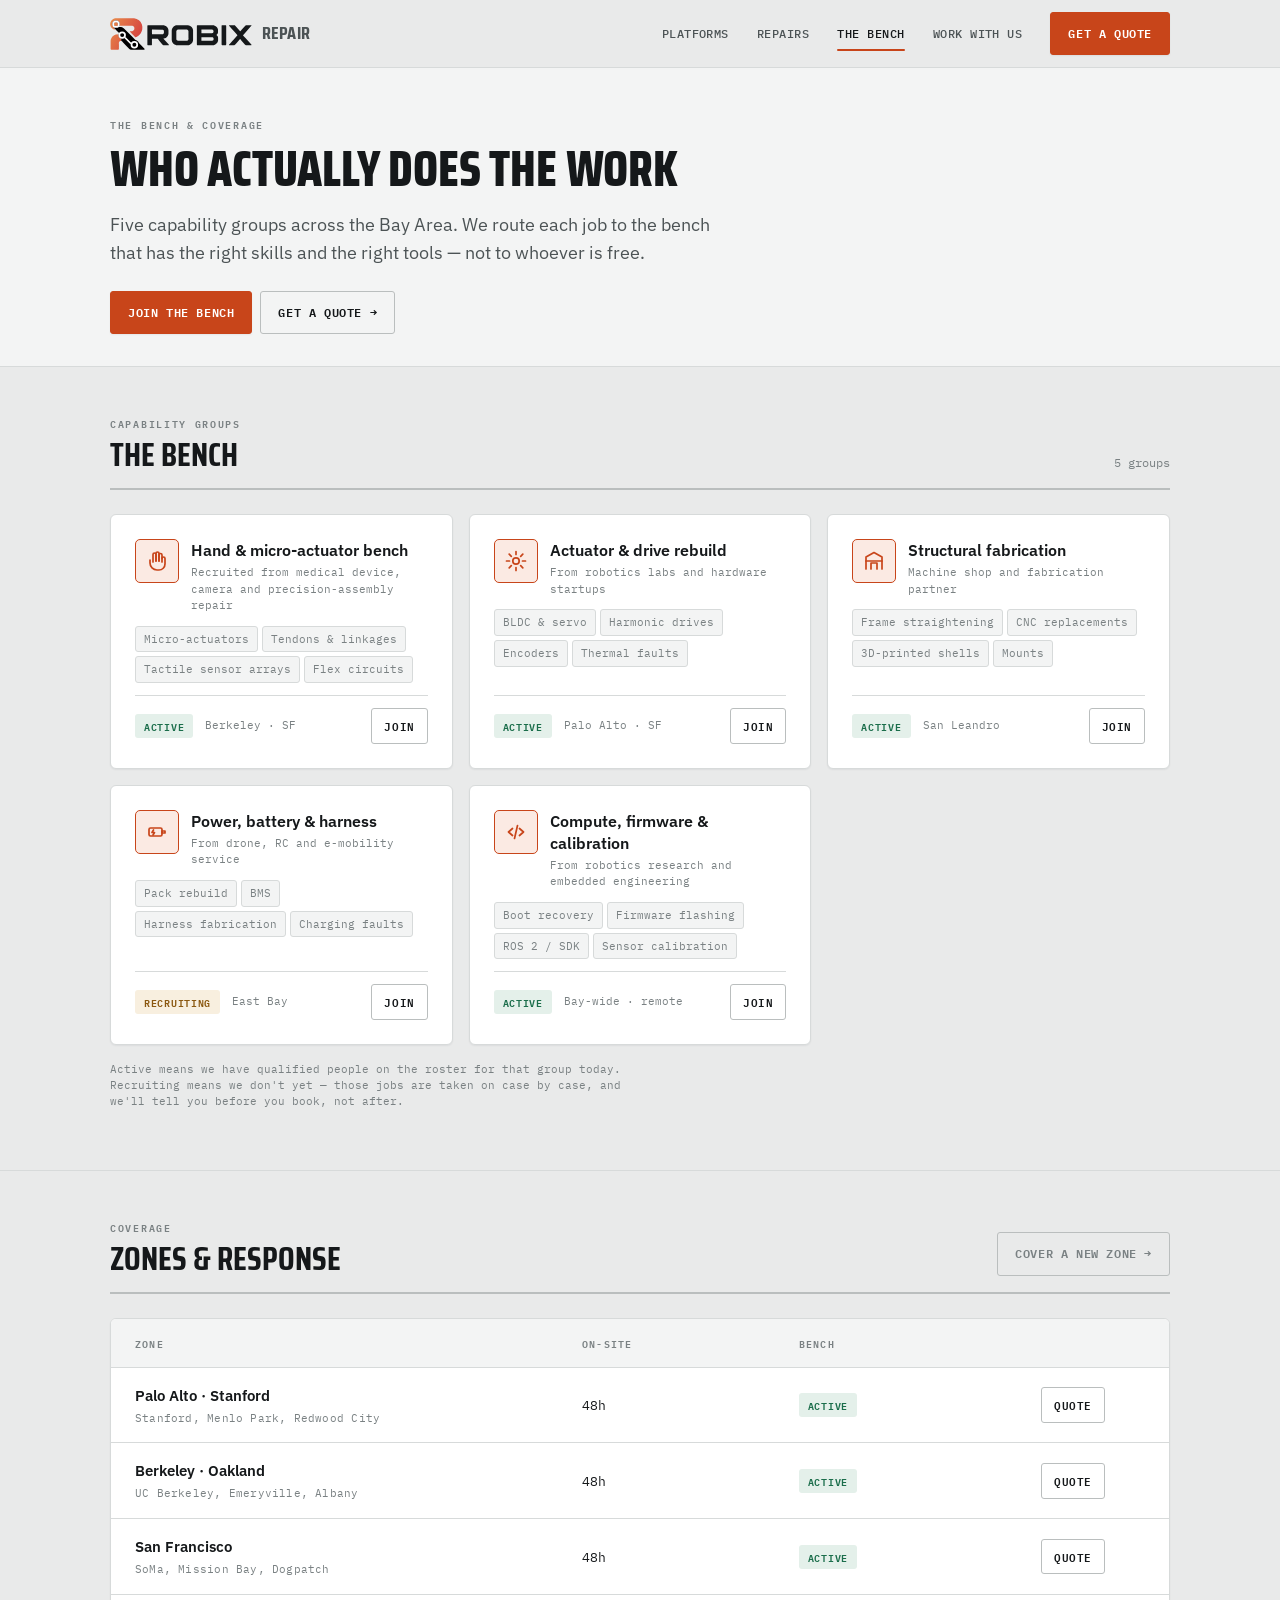
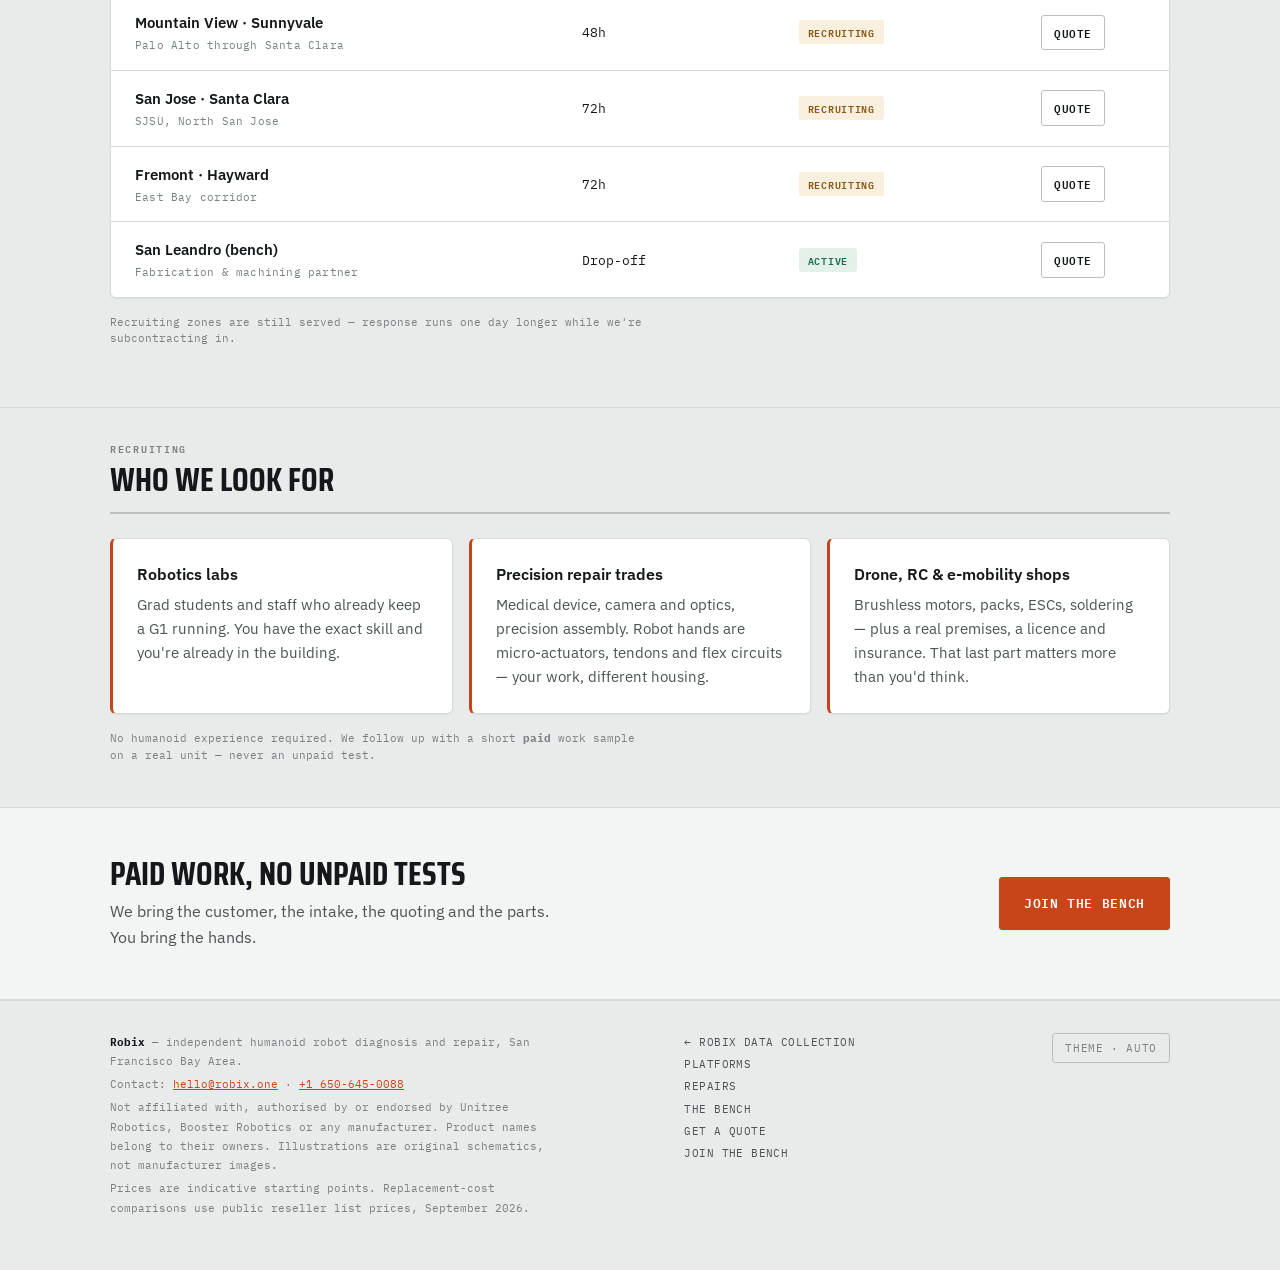
==== commit 71803b09: "Rebuild the R + ROBIX logo as vector, reversed version for dark The raster logo was a downscaled JPE" ====
--- a/bench.html
+++ b/bench.html
@@ -8,7 +8,8 @@
 <link rel="preconnect" href="https://fonts.googleapis.com">
 <link rel="preconnect" href="https://fonts.gstatic.com" crossorigin>
 <link rel="stylesheet" href="https://fonts.googleapis.com/css2?family=Saira+Condensed:wght@600;700;800&family=IBM+Plex+Sans:wght@400;500;600;700&family=IBM+Plex+Mono:wght@400;500;600&display=swap">
-<link rel="icon" href="assets/favicon-64.png" type="image/png">
+<link rel="icon" href="assets/favicon.svg" type="image/svg+xml">
+<link rel="icon" href="assets/favicon-64.png" type="image/png" sizes="64x64">
 <link rel="apple-touch-icon" href="assets/apple-touch-icon.png">
 <link rel="stylesheet" href="assets/styles.css">
 </head>
@@ -16,7 +17,7 @@
 
 <header class="top">
   <div class="top-in">
-    <a class="brand" href="repair.html"><span class="wordmark" role="img" aria-label="Robix"><img src="assets/logo-mark.png" alt=""></span><span class="sub">Repair</span></a>
+    <a class="brand" href="repair.html"><svg class="wordmark" viewBox="7 7 2108 476" role="img" aria-label="Robix"><defs><linearGradient id="rbx-o" gradientUnits="userSpaceOnUse" x1="20" y1="60" x2="480" y2="300"><stop offset="0" stop-color="#E8894A"/><stop offset="1" stop-color="#D4403F"/></linearGradient></defs><path fill="url(#rbx-o)" d="M124.5,251.8 114.2,249.0 110.5,249.0 102.2,251.0 97.5,251.0 83.2,255.2 69.0,262.2 53.5,273.5 39.8,287.2 31.2,300.0 23.5,315.5 19.2,327.2 16.0,345.2 16.0,466.5 19.2,474.2 25.0,479.0 30.5,480.8 125.2,480.8 130.0,479.2 135.2,475.8 138.2,470.2 139.8,464.5 139.8,450.2 138.8,447.0 139.8,442.5 139.8,396.2 138.8,393.0 138.8,378.8 139.8,372.8 142.5,364.0 148.2,357.0 152.5,353.2 158.2,350.8 162.5,349.8 170.2,349.8 174.0,348.0 174.8,346.2 174.8,333.8 175.8,330.5 175.8,318.2 174.5,315.0 171.8,312.0 165.5,309.2 153.8,300.8 145.0,291.0 140.5,283.2 137.8,276.5 133.5,260.0 127.5,253.8ZM89.5,67.0 84.8,68.5 79.2,71.8 71.8,79.2 69.2,83.0 65.2,92.2 65.0,102.5 67.0,110.0 71.8,118.5 78.2,125.0 83.2,128.0 91.5,130.5 99.2,130.8 111.8,126.5 115.5,124.0 122.0,117.5 126.2,110.2 128.8,101.5 128.8,93.2 126.2,84.8 117.5,73.8 108.8,68.8 103.2,67.0ZM14.5,70.5 10.0,89.2 10.0,106.5 13.2,122.5 16.5,131.2 21.2,140.8 29.8,152.5 43.2,165.0 57.0,173.0 68.5,176.8 79.2,176.8 81.8,175.5 82.2,173.2 75.8,163.5 73.2,161.2 64.0,149.0 59.5,140.5 53.0,132.0 46.2,120.8 42.8,109.0 42.8,103.2 41.8,100.0 42.8,96.5 42.8,89.8 48.5,72.5 57.8,61.0 64.8,55.0 71.5,50.5 83.5,45.0 92.5,42.8 99.2,42.8 111.2,45.0 119.0,48.0 132.0,57.0 137.5,62.2 142.8,68.8 148.5,80.0 151.0,89.8 151.0,105.0 147.2,116.2 147.8,119.2 150.5,120.8 327.2,120.8 339.5,122.8 349.2,126.5 356.0,131.0 363.8,139.8 366.5,145.0 369.0,153.8 369.0,170.0 366.5,177.8 363.2,184.2 355.0,193.8 344.2,200.8 337.2,203.0 330.5,203.0 327.2,204.0 305.5,204.0 302.8,205.5 302.2,208.5 303.8,211.5 335.5,243.2 338.8,247.5 350.2,259.0 354.5,262.2 383.0,291.8 385.8,292.8 390.5,291.5 407.0,284.2 423.8,274.5 434.5,266.0 446.0,255.5 456.0,244.5 462.0,236.5 470.0,223.5 480.2,200.2 484.8,184.5 486.8,174.5 486.8,167.8 487.8,164.5 487.8,137.2 486.8,134.0 486.8,127.2 484.8,121.0 482.5,108.2 478.8,97.8 474.0,87.2 465.5,72.0 460.0,64.2 453.0,56.2 442.2,45.5 432.5,37.8 416.5,27.8 403.8,21.8 378.2,13.0 366.2,11.0 326.5,11.0 323.2,10.0 297.5,10.0 294.2,11.0 288.2,10.0 169.5,10.0 166.2,11.0 159.5,11.0 156.2,10.0 105.5,10.0 102.2,11.0 87.5,11.0 70.0,15.8 56.0,22.2 49.5,27.0 47.0,28.0 39.2,34.8 25.8,49.2 21.2,56.0Z"/><path class="lg-arm" d="M53.5,64.0 45.5,77.8 42.0,90.5 42.0,106.2 45.0,117.8 50.5,128.8 60.8,140.2 61.5,147.0 68.5,156.8 107.2,195.5 110.5,199.8 135.2,224.5 141.2,231.8 141.5,233.5 136.0,245.0 134.0,253.5 134.0,271.2 137.0,281.8 141.0,290.0 145.5,296.8 154.0,305.2 160.8,309.8 172.5,314.8 174.5,316.2 175.0,320.2 174.0,323.5 174.0,343.2 175.5,348.2 185.8,354.2 205.2,373.5 208.5,377.8 247.2,418.5 258.5,431.8 288.0,462.2 294.8,467.8 306.8,474.2 316.5,477.8 321.5,478.8 327.2,478.8 330.5,479.8 507.2,479.8 516.0,478.2 521.0,475.0 521.8,473.2 521.8,467.5 520.2,464.0 491.5,434.2 488.2,430.0 437.2,379.8 430.8,364.8 423.2,355.0 414.8,347.5 406.0,342.0 387.8,334.5 381.5,330.2 374.2,322.0 338.5,286.2 335.2,282.0 214.8,161.5 205.0,154.0 194.2,148.2 183.5,144.0 174.2,142.0 135.2,142.0 124.2,148.2 123.2,147.8 131.8,141.5 142.2,129.8 148.2,119.0 151.8,105.2 151.8,91.5 148.8,80.0 146.2,73.8 142.2,67.0 132.8,56.5 125.0,51.0 116.8,47.0 106.2,44.0 95.5,43.0 92.2,44.0 87.5,44.0 75.8,47.5 62.0,55.5Z"/><circle fill="url(#rbx-o)" cx="96.4" cy="98.1" r="30.5"/><g class="lg-ring" fill="none" stroke-width="25.7"><circle cx="96.4" cy="98.1" r="42.4"/><circle cx="188.2" cy="261.7" r="42.4"/><circle cx="369.6" cy="404.9" r="42.4"/></g><path class="lg-ring-f" d="M237.5,288.8 232.5,295.8 223.2,305.2 223.2,307.5 304.2,389.5 307.5,393.8 312.5,398.8 314.0,399.0 315.5,396.2 318.8,384.0 322.8,376.2 322.5,374.2 274.5,325.2 269.5,319.2 259.5,310.2 239.2,289.0Z"/><path fill="currentColor" d="M1777.8,115.8 1776.8,120.2 1781.5,126.8 1791.5,137.0 1813.5,162.8 1837.5,188.0 1858.5,212.8 1868.2,222.5 1884.5,241.8 1903.5,262.5 1903.2,264.0 1857.5,314.0 1851.5,321.8 1823.5,352.0 1788.2,392.2 1778.5,402.0 1776.5,405.8 1776.2,408.2 1779.8,413.0 1781.5,413.8 1847.2,413.8 1855.8,411.8 1860.0,409.8 1866.8,405.2 1891.2,379.8 1941.8,320.0 1944.0,320.5 1960.5,340.8 2009.5,397.8 2016.0,404.2 2023.8,409.8 2028.0,411.8 2036.5,413.8 2104.2,413.8 2109.0,411.8 2111.0,410.0 2111.8,408.2 2111.8,404.5 2109.8,401.2 2046.2,331.8 2022.2,304.0 1989.5,269.2 1986.0,264.2 1986.5,261.8 2016.2,229.8 2096.2,138.0 2107.2,126.8 2110.8,122.0 2111.8,119.0 2110.8,115.8 2109.0,114.0 2106.2,113.0 2041.5,113.0 2030.0,116.0 2023.8,119.0 2020.0,121.5 2005.5,136.0 1961.5,187.0 1956.5,193.8 1945.0,205.8 1942.8,205.2 1877.2,129.0 1866.8,118.5 1863.8,116.5 1852.2,113.0 1782.5,113.0 1779.8,114.0ZM1678.5,113.0 1674.5,114.2 1671.0,116.5 1668.5,119.0 1667.0,122.5 1667.0,402.2 1670.0,409.0 1674.8,412.8 1677.5,413.8 1725.2,413.8 1730.0,412.0 1735.2,406.0 1735.8,389.5 1736.8,386.2 1736.8,369.5 1735.8,366.2 1735.8,121.5 1733.2,117.0 1730.8,114.5 1727.2,113.0ZM1301.5,118.0 1299.0,123.5 1299.0,401.2 1300.5,406.0 1303.8,410.8 1310.5,413.8 1532.2,413.8 1550.5,410.8 1566.0,405.2 1573.0,401.8 1582.8,395.2 1595.2,383.8 1604.8,371.0 1609.2,362.0 1612.8,351.5 1614.8,340.2 1614.8,301.5 1611.8,286.2 1609.2,280.0 1605.2,274.0 1593.8,262.5 1590.5,260.2 1590.5,259.0 1603.2,246.8 1609.2,237.0 1611.8,229.5 1613.8,220.2 1613.8,182.5 1609.8,167.0 1604.8,156.8 1597.2,146.0 1589.0,137.0 1579.0,129.0 1564.0,120.5 1550.2,116.0 1533.2,113.0 1309.5,113.0 1305.5,114.2ZM1366.8,294.8 1368.8,292.8 1529.2,292.8 1536.0,294.8 1539.8,297.2 1545.0,302.8 1548.0,311.5 1548.0,324.2 1545.5,333.0 1542.5,337.8 1536.0,343.0 1526.2,346.0 1368.8,346.0 1366.8,344.0ZM1366.8,181.8 1368.8,179.8 1528.2,179.8 1533.0,181.2 1537.8,184.2 1541.5,188.0 1544.5,192.8 1546.0,197.5 1546.0,202.2 1547.0,205.5 1546.0,216.2 1542.5,223.8 1537.8,228.5 1532.0,231.5 1525.2,233.0 1369.5,233.0 1368.2,232.5 1366.8,230.2 1366.8,221.5 1367.8,218.2 1367.8,208.5 1366.8,205.2ZM948.5,140.0 939.5,151.0 933.0,161.8 929.0,172.0 926.0,184.5 926.0,190.2 925.0,193.5 925.0,332.2 928.0,350.5 932.5,363.0 944.5,381.8 955.0,392.2 966.8,400.8 977.8,406.2 991.2,410.8 1008.5,413.8 1160.2,413.8 1176.5,410.8 1195.0,403.8 1208.8,395.2 1223.2,381.8 1231.8,370.0 1236.2,361.0 1239.8,351.5 1242.8,335.2 1242.8,190.5 1240.5,176.5 1234.2,160.0 1224.2,145.0 1211.8,132.5 1206.0,128.0 1192.0,120.5 1182.5,117.0 1164.2,113.0 1004.5,113.0 989.2,116.0 978.8,119.5 967.8,125.0 958.0,131.5ZM998.2,192.0 1005.0,185.2 1008.8,182.8 1018.5,179.8 1150.2,179.8 1158.2,182.0 1163.8,185.2 1170.0,191.8 1174.0,201.5 1174.0,302.2 1175.0,305.5 1175.0,317.2 1173.0,326.8 1169.5,333.8 1162.0,341.0 1155.8,344.0 1148.2,346.0 1018.5,346.0 1009.8,343.5 1002.8,339.0 995.8,330.0 993.8,323.2 993.8,202.5 996.0,195.5ZM564.8,118.8 563.0,123.5 563.0,403.2 565.0,408.0 568.8,412.0 573.5,413.8 621.2,413.8 626.0,411.8 628.8,409.0 630.8,404.2 630.8,320.2 631.2,316.5 633.5,314.8 714.2,314.8 716.0,315.5 729.5,331.0 736.5,340.8 782.5,396.8 794.0,408.2 802.0,412.8 805.5,413.8 877.2,413.8 881.8,410.8 882.8,408.2 882.5,405.5 878.2,399.0 802.2,314.5 803.8,312.8 808.2,312.8 823.0,309.2 837.0,302.8 845.8,297.2 859.2,283.8 864.8,276.0 871.2,263.0 874.8,252.5 876.8,241.2 876.8,189.5 874.8,177.5 870.2,163.8 862.8,150.8 859.2,146.0 846.8,133.5 836.0,126.0 825.0,120.5 809.2,115.2 796.2,113.0 573.5,113.0 569.5,114.2ZM630.8,181.8 632.8,179.8 788.2,180.0 795.0,182.2 799.8,185.2 804.5,190.0 806.8,193.5 809.0,201.5 809.0,226.2 807.8,232.2 804.5,238.8 798.8,244.5 792.8,248.0 782.2,250.0 633.8,250.0 631.8,248.0 631.8,235.5 630.8,232.2Z"/></svg><span class="sub">Repair</span></a>
     <nav class="nav">
       <a class="lnk" href="platforms.html">Platforms</a>
       <a class="lnk" href="repairs.html">Repairs</a>
--- a/assets/styles.css
+++ b/assets/styles.css
@@ -102,12 +102,24 @@
   text-transform:uppercase;color:var(--ink);text-decoration:none;
   display:flex;align-items:center;gap:9px;flex-shrink:0}
 .brand{gap:7px}
-.brand .wordmark{height:32px;aspect-ratio:866/200;flex-shrink:0;display:block;position:relative}
-.brand .wordmark img{position:absolute;inset:0;width:100%;height:100%}
-/* ROBIX letters: alpha mask filled with the ink colour, so they follow the theme */
-.brand .wordmark::after{content:"";position:absolute;inset:0;background:currentColor;
-  -webkit-mask:url(logo-text.png) center/100% 100% no-repeat;mask:url(logo-text.png) center/100% 100% no-repeat}
+.brand .wordmark{height:32px;width:auto;flex-shrink:0;display:block}
 .brand .sub{font-size:18px;font-weight:700;color:var(--ink-2);margin-left:3px}
+/* logo: black arm + white joints on light; reversed (light arm, ground-coloured joints) on dark */
+.lg-arm{fill:#000}.lg-ring{stroke:#fff}.lg-ring-f{fill:#fff}
+:root[data-theme="dark"] .lg-arm{fill:var(--ink)}
+:root[data-theme="dark"] .lg-ring{stroke:var(--ground)}
+:root[data-theme="dark"] .lg-ring-f{fill:var(--ground)}
+@media (prefers-color-scheme:dark){
+  :root:not([data-theme="light"]) .lg-arm{fill:var(--ink)}
+  :root:not([data-theme="light"]) .lg-ring{stroke:var(--ground)}
+  :root:not([data-theme="light"]) .lg-ring-f{fill:var(--ground)}
+}
+/* phones: smaller wordmark so lang toggle + menu button fit */
+@media (max-width:520px){
+  .top-in{gap:var(--s3)}
+  .brand .wordmark{height:24px}
+  .brand .sub{font-size:14px;margin-left:0}
+}
 .nav{margin-left:auto;display:flex;gap:var(--s1);align-items:center}
 .nav a.lnk{font-family:var(--mono);font-size:12px;font-weight:500;letter-spacing:.04em;
   text-transform:uppercase;color:var(--ink-2);text-decoration:none;
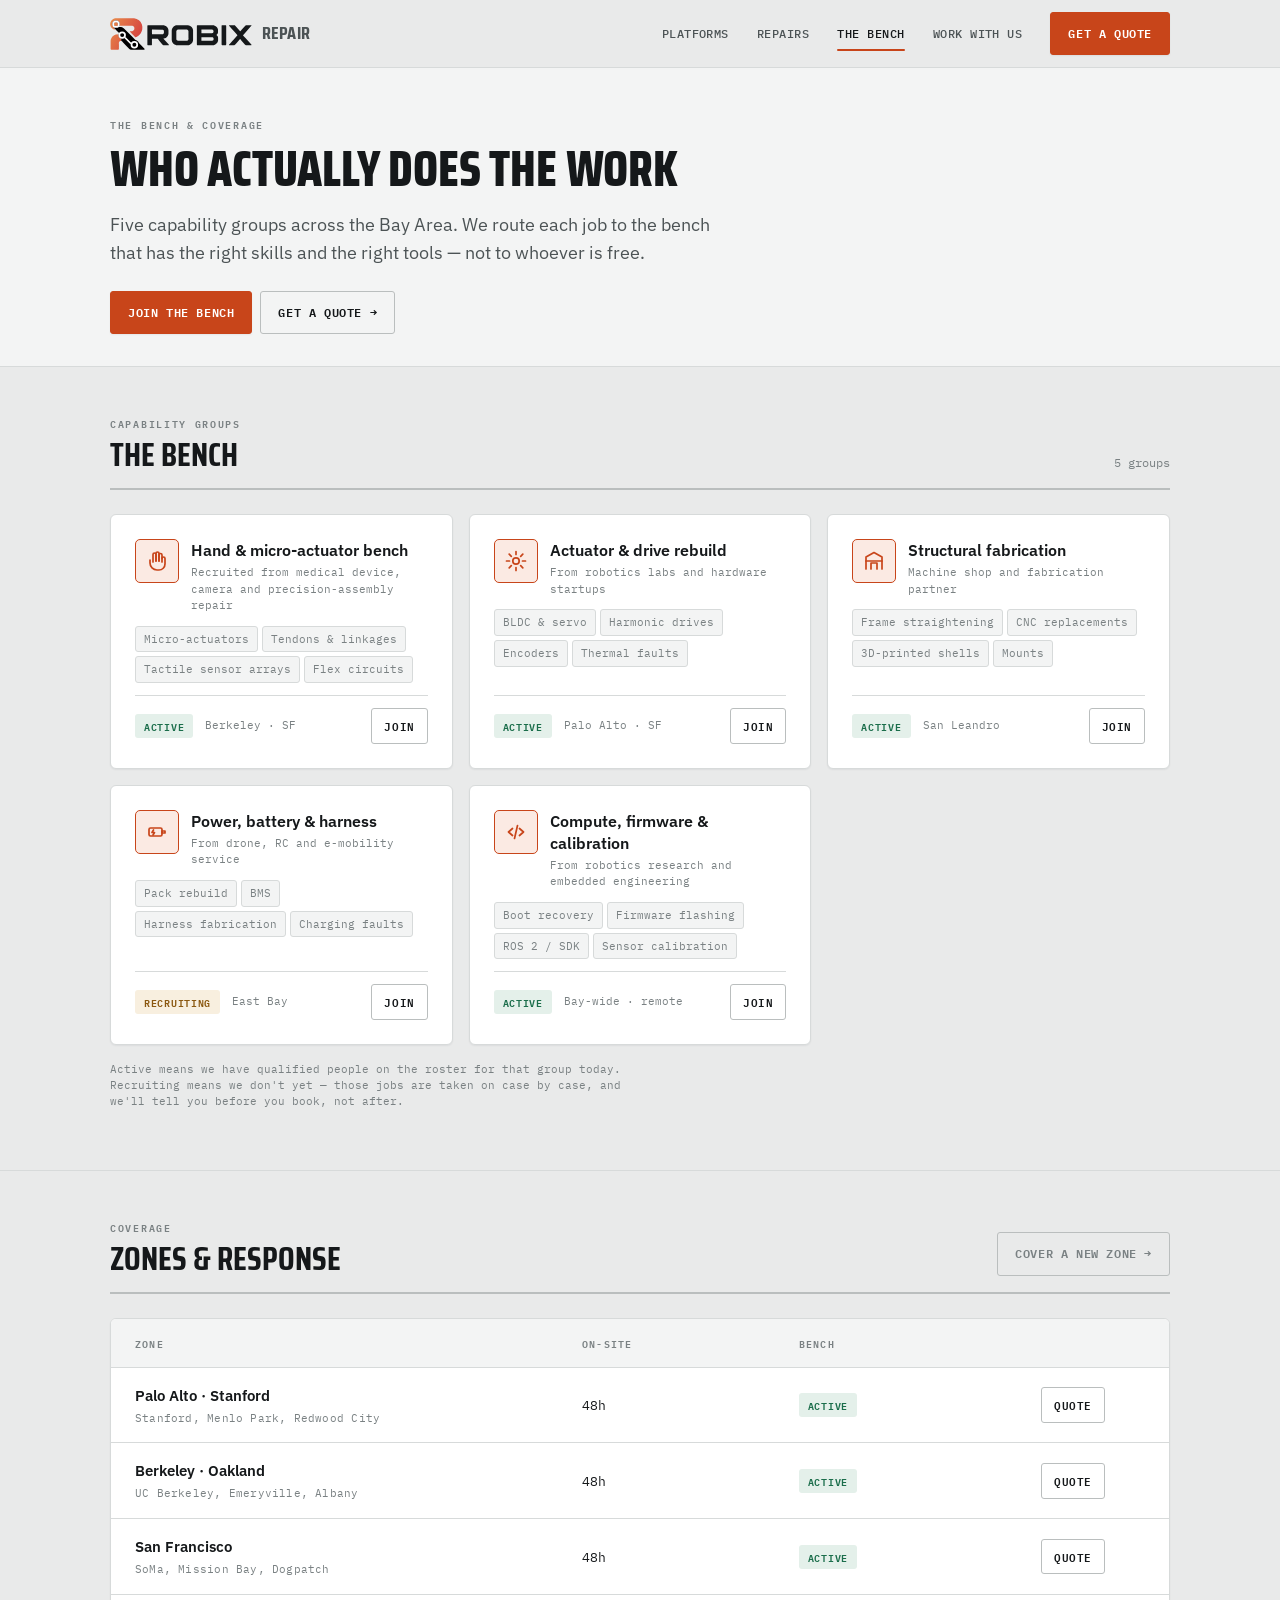
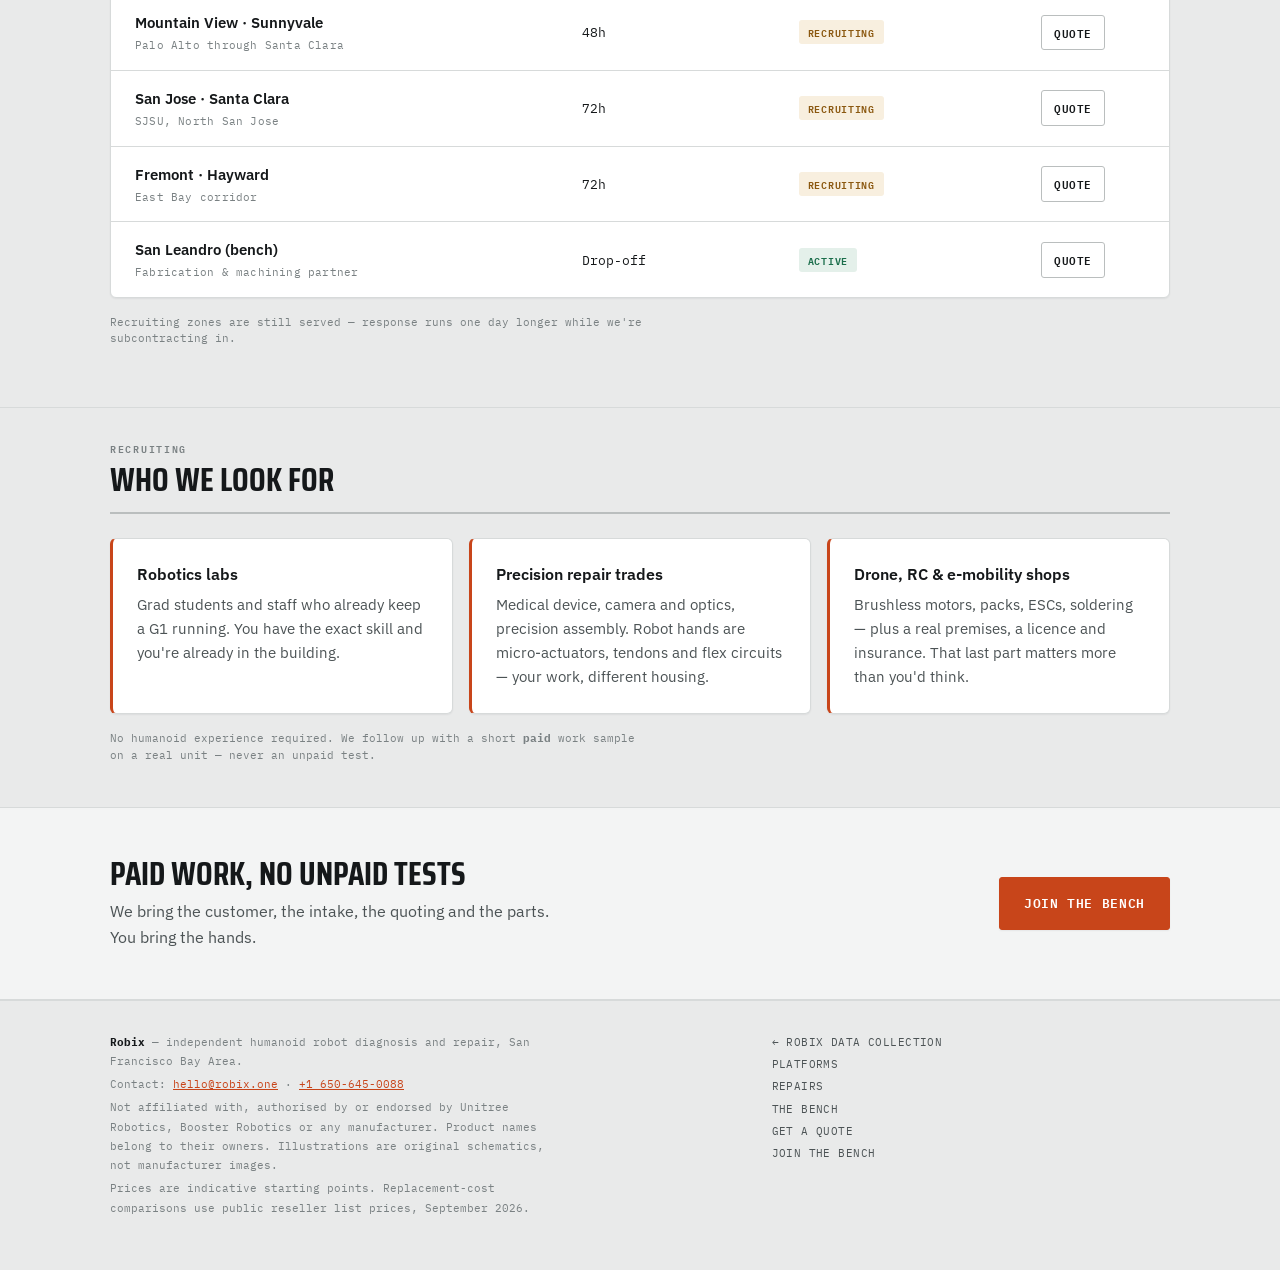
==== commit 1f71d835: "Make the site light-only on every device Removed the dark palette and every dark-mode override, the " ====
--- a/bench.html
+++ b/bench.html
@@ -114,7 +114,6 @@
       <a href="quote.html">Get a quote</a>
       <a href="join.html">Join the bench</a>
     </nav>
-    <button class="tog" id="tog" type="button">Theme</button>
   </div>
 </footer>
 
--- a/assets/styles.css
+++ b/assets/styles.css
@@ -4,8 +4,8 @@
    Type:    Saira Condensed / IBM Plex Sans / IBM Plex Mono
    ══════════════════════════════════════════════════════════════ */
 
-/* ─── tokens: light is the base set ─────────────────────────── */
-:root{
+/* ─── tokens: the site is light-only, on every device ──────── */
+:root{color-scheme:light;
   --ground:#E9EAEA; --surface:#FFF; --surface-2:#F3F4F4; --surface-3:#E3E5E5;
   --ink:#15181A; --ink-2:#4C5355; --ink-3:#7A8183;
   --rule:#D7DADA; --rule-2:#BABEBE;
@@ -25,28 +25,6 @@
   --s1:4px; --s2:8px; --s3:12px; --s4:16px; --s5:24px;
   --s6:32px; --s7:48px; --s8:64px; --s9:88px;
   --pad:clamp(16px,4vw,40px); --r:6px; --max:1140px;
-}
-@media (prefers-color-scheme:dark){:root:not([data-theme="light"]){
-  --ground:#101213; --surface:#191C1D; --surface-2:#222626; --surface-3:#2C3132;
-  --ink:#E9EBEB; --ink-2:#A6ADAE; --ink-3:#7D8485;
-  --rule:#2E3334; --rule-2:#454B4C;
-  --accent:#FF6B35; --accent-hi:#FF8253; --accent-soft:#33170A; --on-accent:#15181A;
-  --ok:#4FB585; --ok-soft:#132D22; --warn:#E0A040; --warn-soft:#2D2310;
-  --paper:#1E2223; --grid:#2B3031;
-  --sh-1:0 1px 2px rgba(0,0,0,.5);
-  --sh-2:0 1px 2px rgba(0,0,0,.5),0 12px 28px -18px rgba(0,0,0,.95);
-  --sh-3:0 2px 5px rgba(0,0,0,.55),0 20px 44px -22px rgba(0,0,0,1);
-}}
-:root[data-theme="dark"]{
-  --ground:#101213; --surface:#191C1D; --surface-2:#222626; --surface-3:#2C3132;
-  --ink:#E9EBEB; --ink-2:#A6ADAE; --ink-3:#7D8485;
-  --rule:#2E3334; --rule-2:#454B4C;
-  --accent:#FF6B35; --accent-hi:#FF8253; --accent-soft:#33170A; --on-accent:#15181A;
-  --ok:#4FB585; --ok-soft:#132D22; --warn:#E0A040; --warn-soft:#2D2310;
-  --paper:#1E2223; --grid:#2B3031;
-  --sh-1:0 1px 2px rgba(0,0,0,.5);
-  --sh-2:0 1px 2px rgba(0,0,0,.5),0 12px 28px -18px rgba(0,0,0,.95);
-  --sh-3:0 2px 5px rgba(0,0,0,.55),0 20px 44px -22px rgba(0,0,0,1);
 }
 
 /* ─── base ─────────────────────────────────────────────────── */
@@ -94,7 +72,7 @@
 .btn-sm{font-size:11px;padding:8px 12px}
 
 /* ─── header ───────────────────────────────────────────────── */
-header.top{position:sticky;top:0;z-index:60;background:var(--ground);
+header.top{position:sticky;top:0;z-index:60;background:var(--ground);color:var(--ink);
   border-bottom:1px solid var(--rule)}
 .top-in{max-width:var(--max);margin:0 auto;padding:var(--s3) var(--pad);
   display:flex;align-items:center;gap:var(--s4)}
@@ -104,16 +82,8 @@
 .brand{gap:7px}
 .brand .wordmark{height:32px;width:auto;flex-shrink:0;display:block}
 .brand .sub{font-size:18px;font-weight:700;color:var(--ink-2);margin-left:3px}
-/* logo: black arm + white joints on light; reversed (light arm, ground-coloured joints) on dark */
+/* logo: black arm + white joints (original artwork colours) */
 .lg-arm{fill:#000}.lg-ring{stroke:#fff}.lg-ring-f{fill:#fff}
-:root[data-theme="dark"] .lg-arm{fill:var(--ink)}
-:root[data-theme="dark"] .lg-ring{stroke:var(--ground)}
-:root[data-theme="dark"] .lg-ring-f{fill:var(--ground)}
-@media (prefers-color-scheme:dark){
-  :root:not([data-theme="light"]) .lg-arm{fill:var(--ink)}
-  :root:not([data-theme="light"]) .lg-ring{stroke:var(--ground)}
-  :root:not([data-theme="light"]) .lg-ring-f{fill:var(--ground)}
-}
 /* phones: smaller wordmark so lang toggle + menu button fit */
 @media (max-width:520px){
   .top-in{gap:var(--s3)}
@@ -160,8 +130,6 @@
 
 /* ─── metric strip ─────────────────────────────────────────── */
 .strip{background:var(--ink);color:var(--ground)}
-:root[data-theme="dark"] .strip{background:var(--surface-2);color:var(--ink)}
-@media (prefers-color-scheme:dark){:root:not([data-theme="light"]) .strip{background:var(--surface-2);color:var(--ink)}}
 /* negative-margined so EVERY cell -- including ones after a wrap -- starts at
    the same inset as page content. first-child:padding-left:0 only fixed one. */
 .strip-in{display:grid;grid-template-columns:repeat(auto-fit,minmax(160px,1fr));
@@ -193,9 +161,6 @@
   transition:background .14s,color .14s,border-color .14s}
 .pill:hover{border-color:var(--ink-3);color:var(--ink)}
 .pill[aria-pressed="true"]{background:var(--ink);color:var(--ground);border-color:var(--ink)}
-:root[data-theme="dark"] .pill[aria-pressed="true"]{background:var(--accent);color:var(--on-accent);border-color:var(--accent)}
-@media (prefers-color-scheme:dark){:root:not([data-theme="light"]) .pill[aria-pressed="true"]{
-  background:var(--accent);color:var(--on-accent);border-color:var(--accent)}}
 
 /* ─── schematic figures ────────────────────────────────────── */
 .fig{background:var(--paper);border-bottom:1px solid var(--rule);height:224px;
@@ -430,17 +395,13 @@
 /* ─── footer ───────────────────────────────────────────────── */
 footer.btm{border-top:1px solid var(--rule);padding:var(--s6) 0 var(--s7);
   font-family:var(--mono);font-size:11px;line-height:1.75;color:var(--ink-3)}
-footer.btm .wrap{display:grid;grid-template-columns:1.6fr 1fr auto;gap:var(--s5);align-items:start}
+footer.btm .wrap{display:grid;grid-template-columns:1.6fr 1fr;gap:var(--s5);align-items:start}
 @media (max-width:820px){footer.btm .wrap{grid-template-columns:1fr}}
 footer.btm p{margin:0 0 var(--s1);max-width:62ch}
 footer.btm b{color:var(--ink)}
 .fnav{display:flex;flex-direction:column;gap:var(--s1)}
 .fnav a{color:var(--ink-2);text-decoration:none;letter-spacing:.04em;text-transform:uppercase;font-size:10.5px}
 .fnav a:hover{color:var(--accent)}
-.tog{font-family:var(--mono);font-size:10.5px;letter-spacing:.06em;text-transform:uppercase;
-  background:none;border:1px solid var(--rule-2);color:var(--ink-3);padding:7px 12px;
-  border-radius:3px;cursor:pointer;white-space:nowrap}
-.tog:hover{color:var(--ink);border-color:var(--ink-3)}
 
 /* ─── shared layout splits ─────────────────────────────────── */
 .hero-split{display:grid;grid-template-columns:1.15fr .85fr;
@@ -522,8 +483,6 @@
 .logo img{display:block;max-height:30px;max-width:118px;width:auto;height:auto;
   filter:brightness(0);opacity:.5;transition:opacity .15s}
 .logo:hover img{opacity:.8}
-:root[data-theme="dark"] .logo img{filter:brightness(0) invert(1);opacity:.6}
-@media (prefers-color-scheme:dark){:root:not([data-theme="light"]) .logo img{filter:brightness(0) invert(1);opacity:.6}}
 .logos.edu{grid-template-columns:repeat(auto-fill,minmax(172px,1fr))}
 .logos.edu .logo span{font-family:var(--body);text-transform:none;font-weight:600;
   font-size:.98rem;letter-spacing:0}
